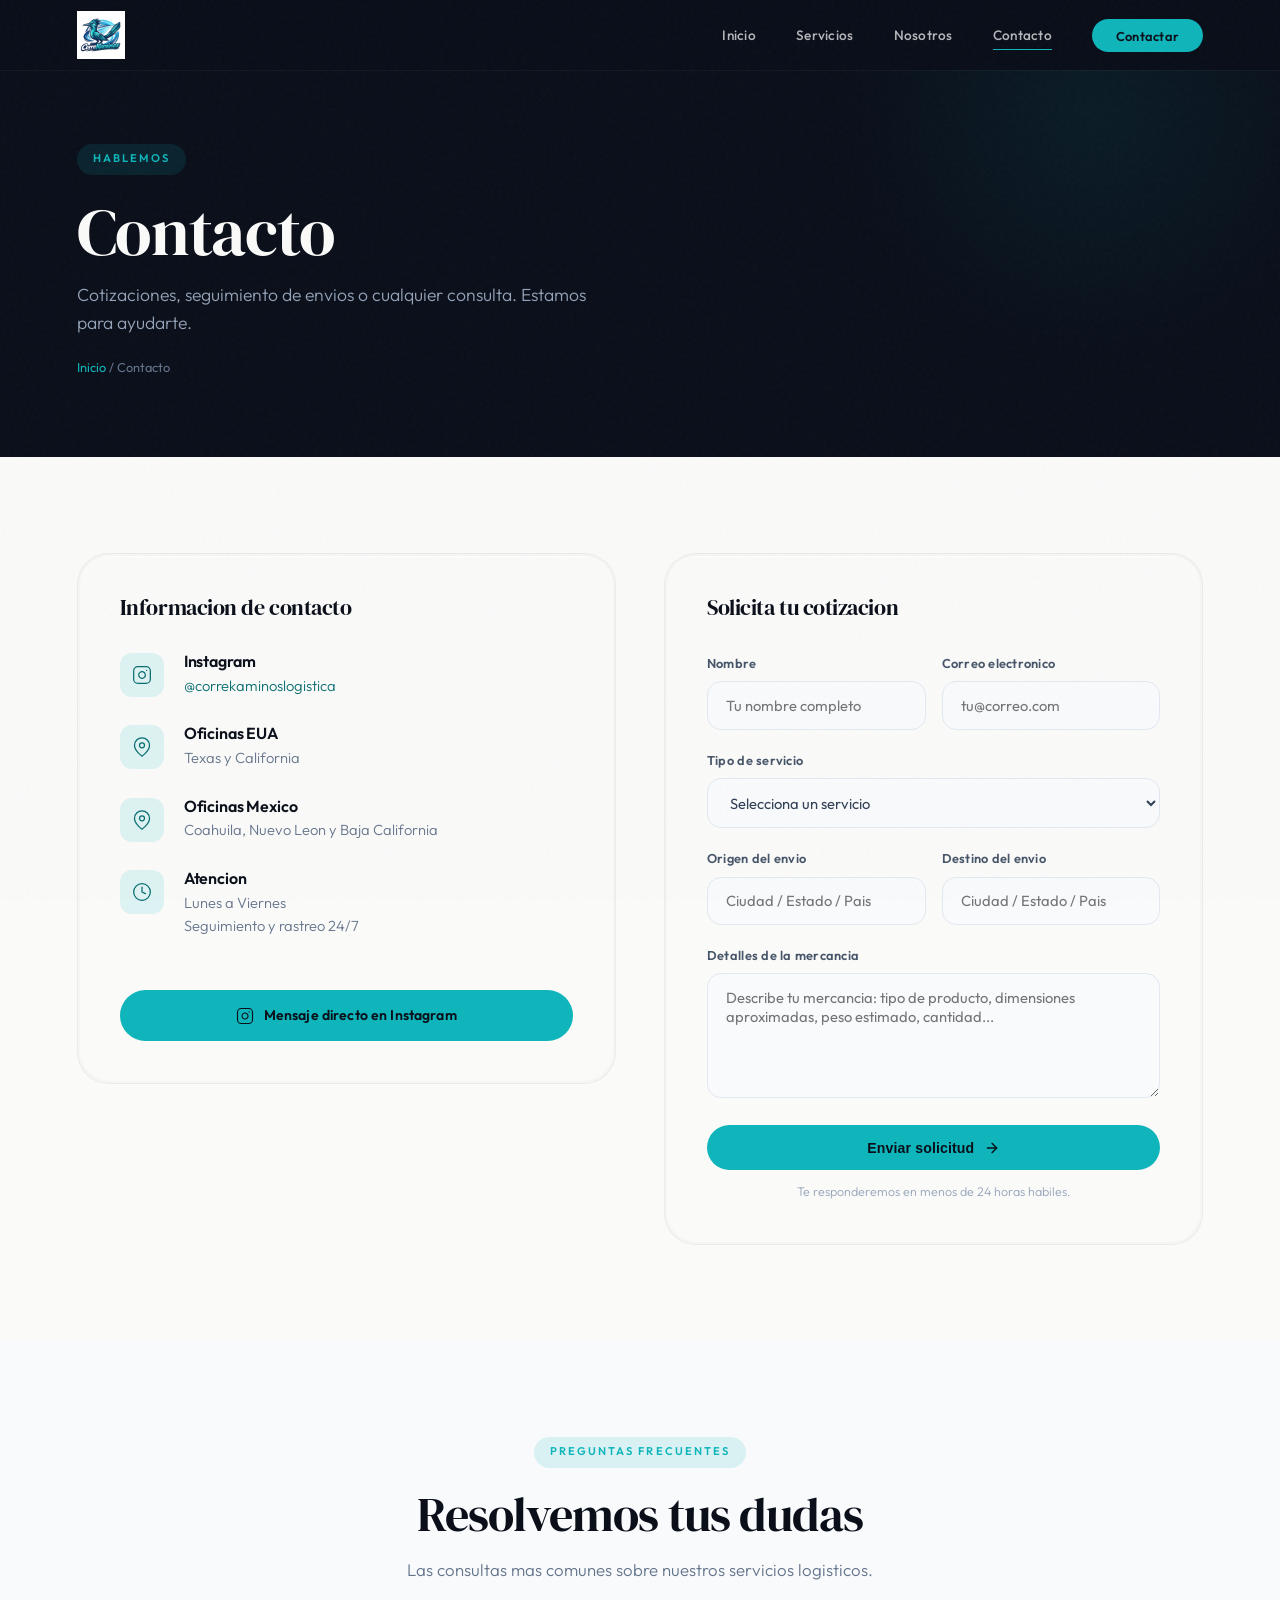
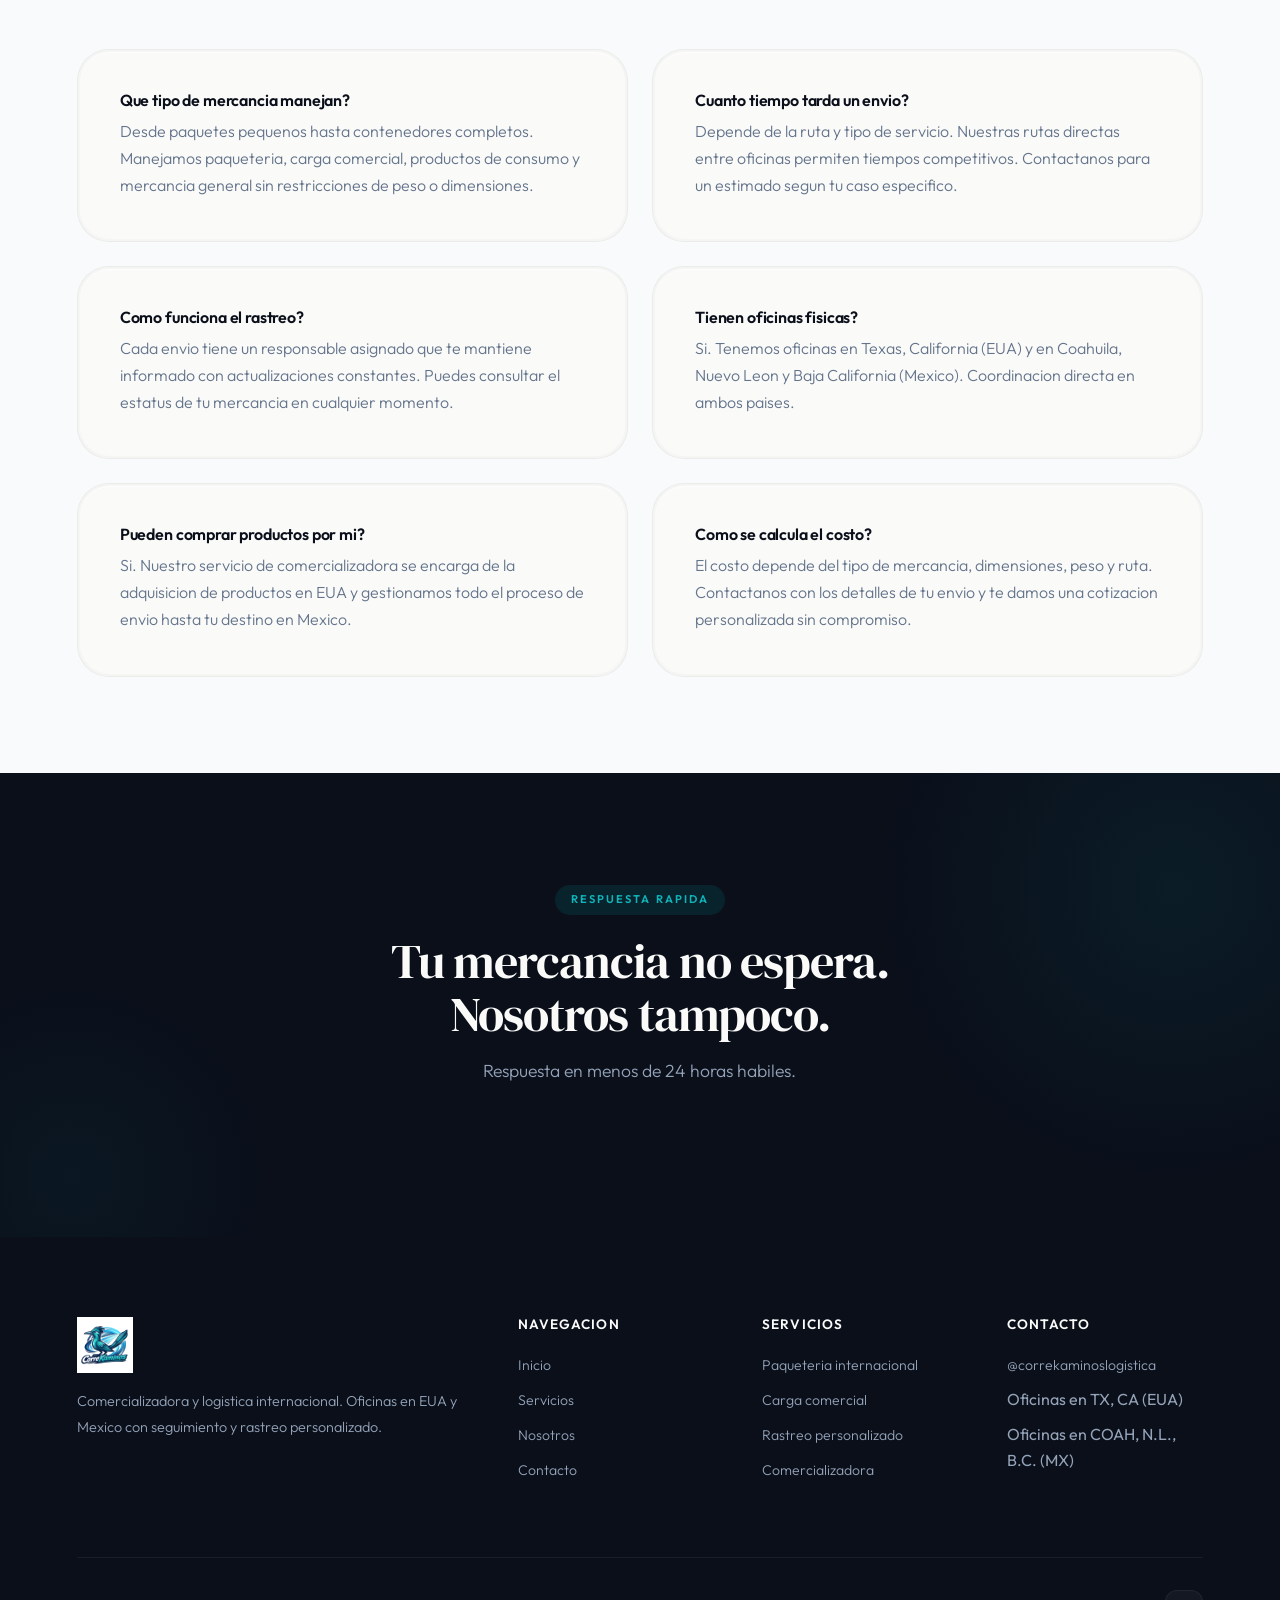
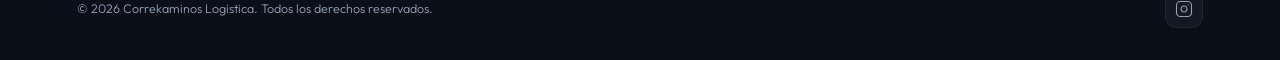
==== contacto.html @ 95c8a358 "Initial commit" ====
<!DOCTYPE html>
<html lang="es-MX">
<head>
  <meta charset="UTF-8">
  <meta name="viewport" content="width=device-width, initial-scale=1.0">
  <title>Contacto — Correkaminos Logistica</title>
  <meta name="description" content="Comunicate con Correkaminos Logistica. Cotizaciones, seguimiento de envios y atencion personalizada.">
  <meta name="theme-color" content="#0a0f1a">
  <link rel="stylesheet" href="styles.css">
</head>
<body>

  <!-- NAVBAR -->
  <nav class="navbar scrolled" id="navbar">
    <div class="container">
      <a href="index.html" class="navbar-logo"><img src="logo.png" alt="Correkaminos Logistica"></a>
      <ul class="nav-links" id="navLinks">
        <li><a href="index.html">Inicio</a></li>
        <li><a href="servicios.html">Servicios</a></li>
        <li><a href="nosotros.html">Nosotros</a></li>
        <li><a href="contacto.html" class="active">Contacto</a></li>
        <li><a href="https://www.instagram.com/correkaminoslogistica/" target="_blank" class="nav-cta">Contactar</a></li>
      </ul>
      <button class="hamburger" id="hamburger" aria-label="Abrir menu"><span></span><span></span><span></span></button>
    </div>
  </nav>

  <!-- PAGE HEADER -->
  <div class="page-header">
    <div class="container">
      <span class="section-label">Hablemos</span>
      <h1>Contacto</h1>
      <p>Cotizaciones, seguimiento de envios o cualquier consulta. Estamos para ayudarte.</p>
      <div class="breadcrumb"><a href="index.html">Inicio</a> / Contacto</div>
    </div>
  </div>

  <!-- CONTACT -->
  <section>
    <div class="container">
      <div class="contact-grid">

        <!-- INFO -->
        <div class="contact-info-card reveal">
          <div class="contact-info-inner">
            <h3>Informacion de contacto</h3>

            <div class="contact-detail">
              <div class="icon">
                <svg width="20" height="20" viewBox="0 0 24 24" fill="none" stroke="currentColor" stroke-width="1.5" stroke-linecap="round" stroke-linejoin="round"><rect x="2" y="2" width="20" height="20" rx="5" ry="5"/><path d="M16 11.37A4 4 0 1 1 12.63 8 4 4 0 0 1 16 11.37z"/><line x1="17.5" y1="6.5" x2="17.51" y2="6.5"/></svg>
              </div>
              <div>
                <h4>Instagram</h4>
                <p><a href="https://www.instagram.com/correkaminoslogistica/" target="_blank" style="color:var(--teal-deeper);">@correkaminoslogistica</a></p>
              </div>
            </div>

            <div class="contact-detail">
              <div class="icon">
                <svg width="20" height="20" viewBox="0 0 24 24" fill="none" stroke="currentColor" stroke-width="1.5" stroke-linecap="round" stroke-linejoin="round"><path d="M21 10c0 7-9 13-9 13s-9-6-9-13a9 9 0 0 1 18 0z"/><circle cx="12" cy="10" r="3"/></svg>
              </div>
              <div>
                <h4>Oficinas EUA</h4>
                <p>Texas y California</p>
              </div>
            </div>

            <div class="contact-detail">
              <div class="icon">
                <svg width="20" height="20" viewBox="0 0 24 24" fill="none" stroke="currentColor" stroke-width="1.5" stroke-linecap="round" stroke-linejoin="round"><path d="M21 10c0 7-9 13-9 13s-9-6-9-13a9 9 0 0 1 18 0z"/><circle cx="12" cy="10" r="3"/></svg>
              </div>
              <div>
                <h4>Oficinas Mexico</h4>
                <p>Coahuila, Nuevo Leon y Baja California</p>
              </div>
            </div>

            <div class="contact-detail">
              <div class="icon">
                <svg width="20" height="20" viewBox="0 0 24 24" fill="none" stroke="currentColor" stroke-width="1.5" stroke-linecap="round" stroke-linejoin="round"><circle cx="12" cy="12" r="10"/><polyline points="12 6 12 12 16 14"/></svg>
              </div>
              <div>
                <h4>Atencion</h4>
                <p>Lunes a Viernes</p>
                <p>Seguimiento y rastreo 24/7</p>
              </div>
            </div>

            <!-- Instagram CTA -->
            <a href="https://www.instagram.com/correkaminoslogistica/" target="_blank" class="btn btn-primary" style="width:100%;justify-content:center;margin-top:1.5rem;">
              <svg width="18" height="18" viewBox="0 0 24 24" fill="none" stroke="currentColor" stroke-width="1.5" stroke-linecap="round" stroke-linejoin="round"><rect x="2" y="2" width="20" height="20" rx="5" ry="5"/><path d="M16 11.37A4 4 0 1 1 12.63 8 4 4 0 0 1 16 11.37z"/><line x1="17.5" y1="6.5" x2="17.51" y2="6.5"/></svg>
              Mensaje directo en Instagram
            </a>
          </div>
        </div>

        <!-- FORM -->
        <div class="contact-form reveal reveal-delay-1">
          <div class="contact-form-inner">
            <h3>Solicita tu cotizacion</h3>
            <form id="contactForm">
              <div class="form-row">
                <div class="form-group">
                  <label for="nombre">Nombre</label>
                  <input type="text" id="nombre" placeholder="Tu nombre completo" required>
                </div>
                <div class="form-group">
                  <label for="email">Correo electronico</label>
                  <input type="email" id="email" placeholder="tu@correo.com">
                </div>
              </div>
              <div class="form-group">
                <label for="asunto">Tipo de servicio</label>
                <select id="asunto">
                  <option value="">Selecciona un servicio</option>
                  <option value="Paqueteria internacional">Paqueteria internacional</option>
                  <option value="Carga comercial">Carga comercial</option>
                  <option value="Rastreo de envio">Rastreo de envio</option>
                  <option value="Comercializadora">Comercializadora / Compras</option>
                  <option value="Logistica express">Logistica express</option>
                  <option value="Informacion general">Informacion general</option>
                  <option value="Otro">Otro</option>
                </select>
              </div>
              <div class="form-row">
                <div class="form-group">
                  <label for="origen">Origen del envio</label>
                  <input type="text" id="origen" placeholder="Ciudad / Estado / Pais">
                </div>
                <div class="form-group">
                  <label for="destino">Destino del envio</label>
                  <input type="text" id="destino" placeholder="Ciudad / Estado / Pais">
                </div>
              </div>
              <div class="form-group">
                <label for="mensaje">Detalles de la mercancia</label>
                <textarea id="mensaje" placeholder="Describe tu mercancia: tipo de producto, dimensiones aproximadas, peso estimado, cantidad..." rows="5"></textarea>
              </div>
              <button type="submit" class="btn btn-primary" style="width:100%;justify-content:center;">
                Enviar solicitud
                <svg width="16" height="16" viewBox="0 0 24 24" fill="none" stroke="currentColor" stroke-width="2" stroke-linecap="round" stroke-linejoin="round"><path d="M5 12h14"/><path d="m12 5 7 7-7 7"/></svg>
              </button>
              <p style="text-align:center;margin-top:.75rem;font-size:.78rem;color:var(--slate-400);font-weight:300;">
                Te responderemos en menos de 24 horas habiles.
              </p>
            </form>
          </div>
        </div>

      </div>
    </div>
  </section>

  <!-- FAQ -->
  <section style="background:var(--slate-50)">
    <div class="container">
      <div class="section-header reveal">
        <span class="section-label">Preguntas frecuentes</span>
        <h2>Resolvemos tus dudas</h2>
        <p>Las consultas mas comunes sobre nuestros servicios logisticos.</p>
      </div>
      <div class="about-grid" style="grid-template-columns: 1fr 1fr; gap: 1.5rem;">
        <div class="about-card reveal">
          <div class="about-card-inner">
            <h4 style="color:var(--slate-950);margin-bottom:.5rem;">Que tipo de mercancia manejan?</h4>
            <p>Desde paquetes pequenos hasta contenedores completos. Manejamos paqueteria, carga comercial, productos de consumo y mercancia general sin restricciones de peso o dimensiones.</p>
          </div>
        </div>
        <div class="about-card reveal reveal-delay-1">
          <div class="about-card-inner">
            <h4 style="color:var(--slate-950);margin-bottom:.5rem;">Cuanto tiempo tarda un envio?</h4>
            <p>Depende de la ruta y tipo de servicio. Nuestras rutas directas entre oficinas permiten tiempos competitivos. Contactanos para un estimado segun tu caso especifico.</p>
          </div>
        </div>
        <div class="about-card reveal">
          <div class="about-card-inner">
            <h4 style="color:var(--slate-950);margin-bottom:.5rem;">Como funciona el rastreo?</h4>
            <p>Cada envio tiene un responsable asignado que te mantiene informado con actualizaciones constantes. Puedes consultar el estatus de tu mercancia en cualquier momento.</p>
          </div>
        </div>
        <div class="about-card reveal reveal-delay-1">
          <div class="about-card-inner">
            <h4 style="color:var(--slate-950);margin-bottom:.5rem;">Tienen oficinas fisicas?</h4>
            <p>Si. Tenemos oficinas en Texas, California (EUA) y en Coahuila, Nuevo Leon y Baja California (Mexico). Coordinacion directa en ambos paises.</p>
          </div>
        </div>
        <div class="about-card reveal">
          <div class="about-card-inner">
            <h4 style="color:var(--slate-950);margin-bottom:.5rem;">Pueden comprar productos por mi?</h4>
            <p>Si. Nuestro servicio de comercializadora se encarga de la adquisicion de productos en EUA y gestionamos todo el proceso de envio hasta tu destino en Mexico.</p>
          </div>
        </div>
        <div class="about-card reveal reveal-delay-1">
          <div class="about-card-inner">
            <h4 style="color:var(--slate-950);margin-bottom:.5rem;">Como se calcula el costo?</h4>
            <p>El costo depende del tipo de mercancia, dimensiones, peso y ruta. Contactanos con los detalles de tu envio y te damos una cotizacion personalizada sin compromiso.</p>
          </div>
        </div>
      </div>
    </div>
  </section>

  <!-- CTA -->
  <section class="cta-section">
    <div class="container reveal">
      <span class="section-label" style="background:rgba(15,181,186,.12);color:var(--teal);">Respuesta rapida</span>
      <h2>Tu mercancia no espera.<br>Nosotros tampoco.</h2>
      <p>Respuesta en menos de 24 horas habiles.</p>
    </div>
  </section>

  <!-- FOOTER -->
  <footer class="footer">
    <div class="container">
      <div class="footer-grid">
        <div class="footer-brand">
          <img src="logo.png" alt="Correkaminos Logistica">
          <p>Comercializadora y logistica internacional. Oficinas en EUA y Mexico con seguimiento y rastreo personalizado.</p>
        </div>
        <div>
          <h4>Navegacion</h4>
          <ul>
            <li><a href="index.html">Inicio</a></li>
            <li><a href="servicios.html">Servicios</a></li>
            <li><a href="nosotros.html">Nosotros</a></li>
            <li><a href="contacto.html">Contacto</a></li>
          </ul>
        </div>
        <div>
          <h4>Servicios</h4>
          <ul>
            <li><a href="servicios.html">Paqueteria internacional</a></li>
            <li><a href="servicios.html">Carga comercial</a></li>
            <li><a href="servicios.html">Rastreo personalizado</a></li>
            <li><a href="servicios.html">Comercializadora</a></li>
          </ul>
        </div>
        <div>
          <h4>Contacto</h4>
          <ul>
            <li><a href="https://www.instagram.com/correkaminoslogistica/" target="_blank">@correkaminoslogistica</a></li>
            <li>Oficinas en TX, CA (EUA)</li>
            <li>Oficinas en COAH, N.L., B.C. (MX)</li>
          </ul>
        </div>
      </div>
      <div class="footer-bottom">
        <span>&copy; 2026 Correkaminos Logistica. Todos los derechos reservados.</span>
        <div class="footer-social">
          <a href="https://www.instagram.com/correkaminoslogistica/" target="_blank" aria-label="Instagram">
            <svg width="18" height="18" viewBox="0 0 24 24" fill="none" stroke="currentColor" stroke-width="1.5" stroke-linecap="round" stroke-linejoin="round"><rect x="2" y="2" width="20" height="20" rx="5" ry="5"/><path d="M16 11.37A4 4 0 1 1 12.63 8 4 4 0 0 1 16 11.37z"/><line x1="17.5" y1="6.5" x2="17.51" y2="6.5"/></svg>
          </a>
        </div>
      </div>
    </div>
  </footer>

  <script>
    const navbar = document.getElementById('navbar');
    window.addEventListener('scroll', () => { navbar.classList.toggle('scrolled', true); });
    const hamburger = document.getElementById('hamburger');
    const navLinks = document.getElementById('navLinks');
    hamburger.addEventListener('click', () => navLinks.classList.toggle('open'));
    navLinks.querySelectorAll('a').forEach(a => a.addEventListener('click', () => navLinks.classList.remove('open')));
    const revealElements = document.querySelectorAll('.reveal');
    const revealObserver = new IntersectionObserver((entries) => {
      entries.forEach(entry => { if (entry.isIntersecting) entry.target.classList.add('active'); });
    }, { threshold: 0.15 });
    revealElements.forEach(el => revealObserver.observe(el));

    // Form submission handler
    document.getElementById('contactForm').addEventListener('submit', function(e) {
      e.preventDefault();
      const nombre = document.getElementById('nombre').value;
      const email = document.getElementById('email').value;
      const asunto = document.getElementById('asunto').value;
      const origen = document.getElementById('origen').value;
      const destino = document.getElementById('destino').value;
      const mensaje = document.getElementById('mensaje').value;

      let text = `Hola Correkaminos, me gustaria solicitar una cotizacion.\n\n`;
      text += `*Nombre:* ${nombre}\n`;
      if (email) text += `*Correo:* ${email}\n`;
      if (asunto) text += `*Servicio:* ${asunto}\n`;
      if (origen) text += `*Origen:* ${origen}\n`;
      if (destino) text += `*Destino:* ${destino}\n`;
      if (mensaje) text += `\n*Detalles:*\n${mensaje}`;

      // PENDIENTE: Configurar numero de WhatsApp o email de Correkaminos
      // Por ahora redirige a Instagram
      window.open(`https://www.instagram.com/correkaminoslogistica/`, '_blank');
    });
  </script>

</body>
</html>
---- styles.css ----
/* ═══════════════════════════════════════════════
   CORREKAMINOS LOGISTICA — Premium Styles
   Vibe: Editorial Luxury + Soft Structuralism
   ═══════════════════════════════════════════════ */

@import url('https://fonts.googleapis.com/css2?family=Outfit:wght@300;400;500;600;700;800;900&family=DM+Serif+Display:ital@0;1&display=swap');

:root {
  /* ── Brand Palette ── */
  --teal: #0fb5ba;
  --teal-dark: #0a8f93;
  --teal-deeper: #076d70;
  --teal-muted: rgba(15, 181, 186, .12);

  /* ── Neutrals ── */
  --slate-950: #0a0f1a;
  --slate-900: #0f172a;
  --slate-800: #1e293b;
  --slate-700: #334155;
  --slate-600: #475569;
  --slate-500: #64748b;
  --slate-400: #94a3b8;
  --slate-300: #cbd5e1;
  --slate-200: #e2e8f0;
  --slate-100: #f1f5f9;
  --slate-50: #f8fafc;
  --warm-white: #fafaf9;
  --off-white: #f5f5f4;

  /* ── System ── */
  --radius: 16px;
  --radius-lg: 24px;
  --radius-xl: 32px;
  --shadow-ambient: 0 20px 40px -15px rgba(0,0,0,.05);
  --shadow-elevation: 0 12px 48px rgba(0,0,0,.08);
  --shadow-hover: 0 24px 56px rgba(0,0,0,.12);
  --transition: .5s cubic-bezier(.32,.72,0,1);
  --transition-fast: .3s cubic-bezier(.32,.72,0,1);
  --ease-out-expo: cubic-bezier(.16,1,.3,1);
}

/* ── RESET ── */
*,*::before,*::after { box-sizing: border-box; margin: 0; padding: 0; }

html {
  scroll-behavior: smooth;
  -webkit-font-smoothing: antialiased;
  -moz-osx-font-smoothing: grayscale;
}

body {
  font-family: 'Outfit', system-ui, -apple-system, sans-serif;
  color: var(--slate-700);
  background: var(--warm-white);
  line-height: 1.6;
  overflow-x: hidden;
}

img { max-width: 100%; height: auto; display: block; }
a { text-decoration: none; color: inherit; transition: var(--transition-fast); }
ul { list-style: none; }

.container {
  width: min(1280px, 88%);
  margin-inline: auto;
}

/* ─── TYPOGRAPHY ─── */
h1, h2, h3, h4 {
  font-family: 'DM Serif Display', Georgia, serif;
  color: var(--slate-950);
  line-height: 1.1;
  letter-spacing: -.02em;
}
h1 { font-size: clamp(2.6rem, 5.5vw, 4.2rem); font-weight: 400; }
h2 { font-size: clamp(2rem, 4vw, 3rem); font-weight: 400; }
h3 { font-size: clamp(1.2rem, 2vw, 1.4rem); font-weight: 400; }
h4 {
  font-family: 'Outfit', sans-serif;
  font-size: 1rem;
  font-weight: 600;
  letter-spacing: -.01em;
}

.section-label {
  display: inline-block;
  font-family: 'Outfit', sans-serif;
  font-size: .7rem;
  font-weight: 600;
  letter-spacing: .18em;
  text-transform: uppercase;
  color: var(--teal);
  background: var(--teal-muted);
  padding: .4rem 1rem;
  border-radius: 100px;
  margin-bottom: 1.25rem;
}

/* ─── NAVIGATION ─── */
.navbar {
  position: fixed;
  top: 0; left: 0; right: 0;
  z-index: 1000;
  padding: 1.25rem 0;
  background: rgba(10,15,26,.6);
  backdrop-filter: blur(12px);
  -webkit-backdrop-filter: blur(12px);
  transition: var(--transition);
}
.navbar.scrolled {
  background: rgba(10,15,26,.92);
  backdrop-filter: blur(20px);
  -webkit-backdrop-filter: blur(20px);
  padding: .7rem 0;
  box-shadow: 0 1px 0 rgba(255,255,255,.04);
}
.navbar .container {
  display: flex;
  align-items: center;
  justify-content: space-between;
}
.navbar-logo img {
  height: 60px;
  width: auto;
  filter: brightness(1.15);
  transition: var(--transition-fast);
}
.navbar.scrolled .navbar-logo img { height: 48px; }
.nav-links {
  display: flex;
  gap: 2.5rem;
  align-items: center;
}
.nav-links a {
  color: rgba(255,255,255,.7);
  font-size: .85rem;
  font-weight: 500;
  letter-spacing: .02em;
  position: relative;
}
.nav-links a::after {
  content: '';
  position: absolute;
  bottom: -6px; left: 0;
  width: 0; height: 1.5px;
  background: var(--teal);
  transition: var(--transition-fast);
}
.nav-links a:hover { color: var(--warm-white); }
.nav-links a:hover::after,
.nav-links a.active::after { width: 100%; }

.nav-cta {
  background: var(--teal) !important;
  color: var(--slate-950) !important;
  padding: .55rem 1.5rem;
  border-radius: 100px;
  font-weight: 600 !important;
  font-size: .8rem !important;
  letter-spacing: .01em;
}
.nav-cta::after { display: none !important; }
.nav-cta:hover {
  background: var(--teal-dark) !important;
  transform: translateY(-1px);
  box-shadow: 0 8px 24px rgba(15,181,186,.25);
}

.hamburger {
  display: none;
  flex-direction: column;
  gap: 6px;
  cursor: pointer;
  background: none;
  border: none;
  padding: 4px;
}
.hamburger span {
  width: 24px;
  height: 1.5px;
  background: var(--warm-white);
  transition: var(--transition-fast);
  transform-origin: center;
}

/* ─── HERO VIDEO SCROLL ─── */
.hero {
  position: relative;
  height: 300vh;
}
.hero-sticky {
  position: sticky;
  top: 0;
  height: 100vh;
  min-height: 100dvh;
  overflow: hidden;
  display: flex;
  align-items: center;
  justify-content: center;
}
.hero-video-wrap {
  position: absolute;
  inset: 0;
  z-index: 0;
}
.hero-video-wrap video {
  width: 100%;
  height: 100%;
  object-fit: cover;
}
.hero-video-wrap .hero-fallback {
  display: none;
  width: 100%;
  height: 100%;
  object-fit: cover;
}
.hero-overlay {
  position: absolute;
  inset: 0;
  background: linear-gradient(
    160deg,
    rgba(10,15,26,.82) 0%,
    rgba(10,15,26,.45) 45%,
    rgba(10,15,26,.65) 100%
  );
  z-index: 1;
}
.hero-content {
  position: relative;
  z-index: 2;
  text-align: left;
  color: var(--warm-white);
  max-width: 720px;
  padding: 0 2rem;
  margin-right: auto;
  margin-left: 8%;
}
.hero-content h1 {
  color: var(--warm-white);
  margin-bottom: 1.25rem;
  line-height: 1.05;
}
.hero-content h1 span {
  color: var(--teal);
}
.hero-content p {
  font-size: clamp(1rem, 1.6vw, 1.15rem);
  color: rgba(255,255,255,.7);
  margin-bottom: 2.5rem;
  max-width: 540px;
  line-height: 1.7;
  font-weight: 300;
}
.hero-scroll-hint {
  position: absolute;
  bottom: 2.5rem;
  left: 50%;
  transform: translateX(-50%);
  z-index: 2;
  color: rgba(255,255,255,.45);
  font-size: .7rem;
  font-weight: 500;
  letter-spacing: .15em;
  text-transform: uppercase;
  display: flex;
  flex-direction: column;
  align-items: center;
  gap: .6rem;
  animation: float 2.5s cubic-bezier(.4,0,.2,1) infinite;
}
.hero-scroll-hint .arrow {
  width: 16px;
  height: 16px;
  border-right: 1.5px solid rgba(255,255,255,.35);
  border-bottom: 1.5px solid rgba(255,255,255,.35);
  transform: rotate(45deg);
}

@keyframes float {
  0%,100% { transform: translateX(-50%) translateY(0); }
  50% { transform: translateX(-50%) translateY(10px); }
}

/* ─── BUTTONS ─── */
.btn {
  display: inline-flex;
  align-items: center;
  gap: .6rem;
  padding: .9rem 2.2rem;
  border-radius: 100px;
  font-weight: 600;
  font-size: .88rem;
  border: none;
  cursor: pointer;
  transition: var(--transition);
  letter-spacing: .01em;
}
.btn:active { transform: scale(.98); }

.btn-primary {
  background: var(--teal);
  color: var(--slate-950);
}
.btn-primary:hover {
  background: var(--teal-dark);
  transform: translateY(-2px);
  box-shadow: 0 12px 32px rgba(15,181,186,.3);
}

.btn-outline {
  background: transparent;
  color: var(--warm-white);
  border: 1.5px solid rgba(255,255,255,.25);
}
.btn-outline:hover {
  border-color: rgba(255,255,255,.6);
  background: rgba(255,255,255,.06);
}

.btn-whatsapp {
  background: #25d366;
  color: var(--warm-white);
}
.btn-whatsapp:hover {
  background: #20b858;
  transform: translateY(-2px);
  box-shadow: 0 12px 32px rgba(37,211,102,.3);
}

/* Dark section button variants */
.btn-outline-dark {
  background: transparent;
  color: var(--slate-700);
  border: 1.5px solid var(--slate-200);
}
.btn-outline-dark:hover {
  border-color: var(--teal);
  color: var(--teal-deeper);
  background: var(--teal-muted);
}

/* ─── STATS BAR ─── */
.stats-bar {
  background: var(--slate-950);
  padding: 4rem 0;
  position: relative;
  z-index: 10;
}
.stats-grid {
  display: grid;
  grid-template-columns: repeat(4, 1fr);
  gap: 2rem;
  text-align: center;
}
.stat-item h3 {
  font-family: 'Outfit', sans-serif;
  font-size: clamp(2.2rem, 4.5vw, 3.2rem);
  font-weight: 800;
  color: var(--teal);
  margin-bottom: .35rem;
  letter-spacing: -.03em;
}
.stat-item p {
  color: var(--slate-400);
  font-size: .85rem;
  font-weight: 400;
  letter-spacing: .02em;
}

/* ─── SECTIONS ─── */
section { padding: 6rem 0; }
.section-header {
  text-align: center;
  max-width: 600px;
  margin: 0 auto 4rem;
}
.section-header p {
  color: var(--slate-500);
  font-size: 1.05rem;
  margin-top: 1rem;
  line-height: 1.7;
  font-weight: 300;
}

/* ─── SERVICES GRID ─── */
.services-grid {
  display: grid;
  grid-template-columns: repeat(2, 1fr);
  gap: 1.5rem;
}
/* Double-Bezel Card Architecture */
.service-card {
  background: var(--off-white);
  border: 1px solid rgba(0,0,0,.04);
  border-radius: var(--radius-xl);
  padding: 2px;
  transition: var(--transition);
  position: relative;
  overflow: hidden;
}
.service-card-inner {
  background: var(--warm-white);
  border-radius: calc(var(--radius-xl) - 2px);
  padding: 2.5rem;
  height: 100%;
  box-shadow: inset 0 1px 1px rgba(255,255,255,.8);
}
.service-card::before {
  content: '';
  position: absolute;
  top: 0; left: 0; right: 0;
  height: 2px;
  background: linear-gradient(90deg, var(--teal), var(--teal-dark));
  transform: scaleX(0);
  transform-origin: left;
  transition: var(--transition);
}
.service-card:hover {
  transform: translateY(-4px);
  box-shadow: var(--shadow-hover);
  border-color: transparent;
}
.service-card:hover::before { transform: scaleX(1); }
.service-icon {
  width: 52px;
  height: 52px;
  background: var(--teal-muted);
  border-radius: 14px;
  display: flex;
  align-items: center;
  justify-content: center;
  margin-bottom: 1.5rem;
  color: var(--teal-deeper);
}
.service-icon svg {
  width: 24px;
  height: 24px;
  stroke: var(--teal-deeper);
  fill: none;
  stroke-width: 1.5;
  stroke-linecap: round;
  stroke-linejoin: round;
}
.service-card h3 { margin-bottom: .6rem; }
.service-card p { color: var(--slate-500); font-size: .92rem; line-height: 1.7; font-weight: 300; }
.service-card .card-link {
  display: inline-flex;
  align-items: center;
  gap: .4rem;
  margin-top: 1.25rem;
  color: var(--teal-deeper);
  font-weight: 600;
  font-size: .85rem;
  letter-spacing: .01em;
}
.service-card .card-link svg {
  width: 16px;
  height: 16px;
  transition: var(--transition-fast);
}
.service-card:hover .card-link svg {
  transform: translateX(4px);
}

/* ─── PROCESS / ABOUT CARDS ─── */
.about-grid {
  display: grid;
  grid-template-columns: repeat(auto-fit, minmax(300px, 1fr));
  gap: 2rem;
}
/* Double-Bezel for about-cards */
.about-card {
  background: var(--off-white);
  border: 1px solid rgba(0,0,0,.04);
  border-radius: var(--radius-xl);
  padding: 2px;
  transition: var(--transition);
}
.about-card-inner {
  background: var(--warm-white);
  border-radius: calc(var(--radius-xl) - 2px);
  padding: 2.5rem;
  height: 100%;
  box-shadow: inset 0 1px 1px rgba(255,255,255,.8);
}
.about-card:hover {
  box-shadow: var(--shadow-elevation);
  transform: translateY(-2px);
}
.about-card h3 { margin-bottom: .75rem; }
.about-card p { color: var(--slate-500); line-height: 1.7; font-weight: 300; }

/* ── Step number styling ── */
.step-number {
  width: 48px;
  height: 48px;
  background: var(--teal-muted);
  border-radius: 14px;
  display: flex;
  align-items: center;
  justify-content: center;
  font-family: 'Outfit', sans-serif;
  font-weight: 800;
  font-size: 1.2rem;
  color: var(--teal-deeper);
  margin-bottom: 1.25rem;
}

/* ─── CTA BANNER ─── */
.cta-section {
  background: var(--slate-950);
  text-align: center;
  position: relative;
  overflow: hidden;
  padding: 7rem 0;
}
.cta-section::before {
  content: '';
  position: absolute;
  top: -40%; right: -15%;
  width: 600px; height: 600px;
  border-radius: 50%;
  background: radial-gradient(circle, rgba(15,181,186,.08) 0%, transparent 70%);
}
.cta-section::after {
  content: '';
  position: absolute;
  bottom: -30%; left: -10%;
  width: 400px; height: 400px;
  border-radius: 50%;
  background: radial-gradient(circle, rgba(15,181,186,.05) 0%, transparent 70%);
}
.cta-section h2 { color: var(--warm-white); margin-bottom: 1rem; }
.cta-section p { color: var(--slate-400); margin-bottom: 2.5rem; font-size: 1.1rem; font-weight: 300; }
.cta-buttons { display: flex; gap: 1rem; justify-content: center; flex-wrap: wrap; }

/* ─── CONTACT ─── */
.contact-grid {
  display: grid;
  grid-template-columns: 1fr 1fr;
  gap: 3rem;
  align-items: start;
}

/* Double-bezel contact info */
.contact-info-card {
  background: var(--off-white);
  border: 1px solid rgba(0,0,0,.04);
  border-radius: var(--radius-xl);
  padding: 2px;
}
.contact-info-inner {
  background: var(--warm-white);
  border-radius: calc(var(--radius-xl) - 2px);
  padding: 2.5rem;
  box-shadow: inset 0 1px 1px rgba(255,255,255,.8);
}
.contact-info-inner h3 { margin-bottom: 2rem; }
.contact-detail {
  display: flex;
  align-items: flex-start;
  gap: 1.25rem;
  margin-bottom: 1.75rem;
}
.contact-detail .icon {
  width: 44px;
  height: 44px;
  background: var(--teal-muted);
  border-radius: 12px;
  display: flex;
  align-items: center;
  justify-content: center;
  color: var(--teal-deeper);
  flex-shrink: 0;
}
.contact-detail .icon svg {
  width: 20px;
  height: 20px;
}
.contact-detail h4 { margin-bottom: .2rem; color: var(--slate-950); }
.contact-detail p { color: var(--slate-500); font-size: .92rem; font-weight: 300; }

/* Double-bezel form */
.contact-form {
  background: var(--off-white);
  border: 1px solid rgba(0,0,0,.04);
  border-radius: var(--radius-xl);
  padding: 2px;
}
.contact-form-inner {
  background: var(--warm-white);
  border-radius: calc(var(--radius-xl) - 2px);
  padding: 2.5rem;
  box-shadow: inset 0 1px 1px rgba(255,255,255,.8);
}
.contact-form-inner h3 { margin-bottom: 2rem; }
.form-group { margin-bottom: 1.25rem; }
.form-group label {
  display: block;
  font-size: .8rem;
  font-weight: 600;
  color: var(--slate-600);
  margin-bottom: .5rem;
  letter-spacing: .02em;
}
.form-group input,
.form-group textarea,
.form-group select {
  width: 100%;
  padding: .85rem 1.15rem;
  border: 1px solid var(--slate-200);
  border-radius: 14px;
  font-family: inherit;
  font-size: .92rem;
  transition: var(--transition-fast);
  background: var(--slate-50);
  color: var(--slate-700);
}
.form-group input:focus,
.form-group textarea:focus,
.form-group select:focus {
  outline: none;
  border-color: var(--teal);
  box-shadow: 0 0 0 3px var(--teal-muted);
  background: var(--warm-white);
}
.form-group textarea { resize: vertical; min-height: 120px; }
.form-row { display: grid; grid-template-columns: 1fr 1fr; gap: 1rem; }

/* ─── FOOTER ─── */
.footer {
  background: var(--slate-950);
  color: var(--slate-400);
  padding: 5rem 0 2rem;
}
.footer-grid {
  display: grid;
  grid-template-columns: 2fr 1fr 1fr 1fr;
  gap: 3rem;
  margin-bottom: 4rem;
}
.footer-brand p {
  margin-top: 1rem;
  font-size: .9rem;
  line-height: 1.8;
  font-weight: 300;
}
.footer-brand img {
  height: 56px;
  filter: brightness(1.15);
}
.footer h4 {
  color: var(--warm-white);
  margin-bottom: 1.25rem;
  font-size: .85rem;
  font-weight: 600;
  font-family: 'Outfit', sans-serif;
  letter-spacing: .08em;
  text-transform: uppercase;
}
.footer ul li { margin-bottom: .6rem; }
.footer ul a {
  color: var(--slate-400);
  font-size: .88rem;
  font-weight: 300;
}
.footer ul a:hover { color: var(--teal); }
.footer-bottom {
  border-top: 1px solid rgba(255,255,255,.06);
  padding-top: 2rem;
  display: flex;
  justify-content: space-between;
  align-items: center;
  font-size: .78rem;
  font-weight: 300;
}
.footer-social {
  display: flex;
  gap: 1rem;
}
.footer-social a {
  width: 38px; height: 38px;
  border-radius: 12px;
  background: rgba(255,255,255,.04);
  border: 1px solid rgba(255,255,255,.06);
  display: flex;
  align-items: center;
  justify-content: center;
  color: var(--slate-400);
  transition: var(--transition-fast);
}
.footer-social a:hover {
  background: var(--teal);
  border-color: var(--teal);
  color: var(--slate-950);
}

/* ─── SCROLL ANIMATIONS ─── */
.reveal {
  opacity: 0;
  transform: translateY(32px);
  filter: blur(6px);
  transition:
    opacity .8s var(--ease-out-expo),
    transform .8s var(--ease-out-expo),
    filter .8s var(--ease-out-expo);
}
.reveal.active {
  opacity: 1;
  transform: translateY(0);
  filter: blur(0);
}
.reveal-delay-1 { transition-delay: .1s; }
.reveal-delay-2 { transition-delay: .2s; }
.reveal-delay-3 { transition-delay: .3s; }
.reveal-delay-4 { transition-delay: .4s; }

/* ─── PAGE HEADER (inner pages) ─── */
.page-header {
  background: var(--slate-950);
  padding: 9rem 0 5rem;
  text-align: left;
  position: relative;
  overflow: hidden;
}
.page-header::before {
  content: '';
  position: absolute;
  top: -30%; right: -5%;
  width: 500px; height: 500px;
  border-radius: 50%;
  background: radial-gradient(circle, rgba(15,181,186,.08) 0%, transparent 70%);
}
.page-header h1 {
  color: var(--warm-white);
  margin-bottom: .75rem;
}
.page-header p {
  color: var(--slate-400);
  font-size: 1.1rem;
  font-weight: 300;
  max-width: 520px;
}
.page-header .breadcrumb {
  margin-top: 1.25rem;
  font-size: .8rem;
  color: var(--slate-500);
  font-weight: 400;
}
.page-header .breadcrumb a { color: var(--teal); }
.page-header .breadcrumb a:hover { text-decoration: underline; }

/* ─── TIMELINE (nosotros) ─── */
.timeline {
  position: relative;
  max-width: 700px;
  margin: 0 auto;
}
.timeline::before {
  content: '';
  position: absolute;
  left: 24px;
  top: 0; bottom: 0;
  width: 1.5px;
  background: var(--slate-200);
}
.timeline-item {
  padding-left: 64px;
  margin-bottom: 2.5rem;
  position: relative;
}
.timeline-item::before {
  content: '';
  position: absolute;
  left: 17px;
  top: 4px;
  width: 16px; height: 16px;
  border-radius: 50%;
  background: var(--teal);
  border: 3px solid var(--warm-white);
  box-shadow: 0 0 0 2px var(--teal);
}
.timeline-item h4 { color: var(--teal-deeper); margin-bottom: .25rem; }
.timeline-item p { color: var(--slate-500); font-size: .95rem; font-weight: 300; }

/* ─── OFFICES GRID ─── */
.offices-grid {
  display: grid;
  grid-template-columns: repeat(auto-fit, minmax(280px, 1fr));
  gap: 1.5rem;
}

/* ─── NOISE OVERLAY (subtle grain for physicality) ─── */
body::after {
  content: '';
  position: fixed;
  inset: 0;
  z-index: 9999;
  pointer-events: none;
  opacity: .025;
  background-image: url("data:image/svg+xml,%3Csvg viewBox='0 0 256 256' xmlns='http://www.w3.org/2000/svg'%3E%3Cfilter id='noise'%3E%3CfeTurbulence type='fractalNoise' baseFrequency='0.9' numOctaves='4' stitchTiles='stitch'/%3E%3C/filter%3E%3Crect width='100%25' height='100%25' filter='url(%23noise)'/%3E%3C/svg%3E");
}

/* ─── RESPONSIVE ─── */
@media (max-width: 1024px) {
  .footer-grid { grid-template-columns: 1fr 1fr; }
  .stats-grid { grid-template-columns: repeat(2, 1fr); }
  .contact-grid { grid-template-columns: 1fr; }
  .services-grid { grid-template-columns: 1fr; }
}

@media (max-width: 768px) {
  .nav-links {
    display: none;
    position: fixed;
    top: 0; left: 0; right: 0; bottom: 0;
    background: rgba(10,15,26,.96);
    backdrop-filter: blur(24px);
    -webkit-backdrop-filter: blur(24px);
    flex-direction: column;
    justify-content: center;
    align-items: center;
    gap: 2.5rem;
  }
  .nav-links.open { display: flex; }
  .nav-links a { font-size: 1.3rem; font-weight: 400; }
  .hamburger { display: flex; }

  section { padding: 4rem 0; }
  .section-header { margin-bottom: 3rem; }
  .footer-grid { grid-template-columns: 1fr; gap: 2rem; }
  .form-row { grid-template-columns: 1fr; }
  .hero { height: 250vh; }
  .hero-content {
    text-align: center;
    margin-left: auto;
    margin-right: auto;
  }
  .hero-content p { margin-inline: auto; }
  .page-header { text-align: center; padding: 8rem 0 3.5rem; }
  .page-header p { margin-inline: auto; }
}

@media (max-width: 480px) {
  .stats-grid { grid-template-columns: 1fr 1fr; gap: 1.5rem; }
  .about-grid { grid-template-columns: 1fr; }
}
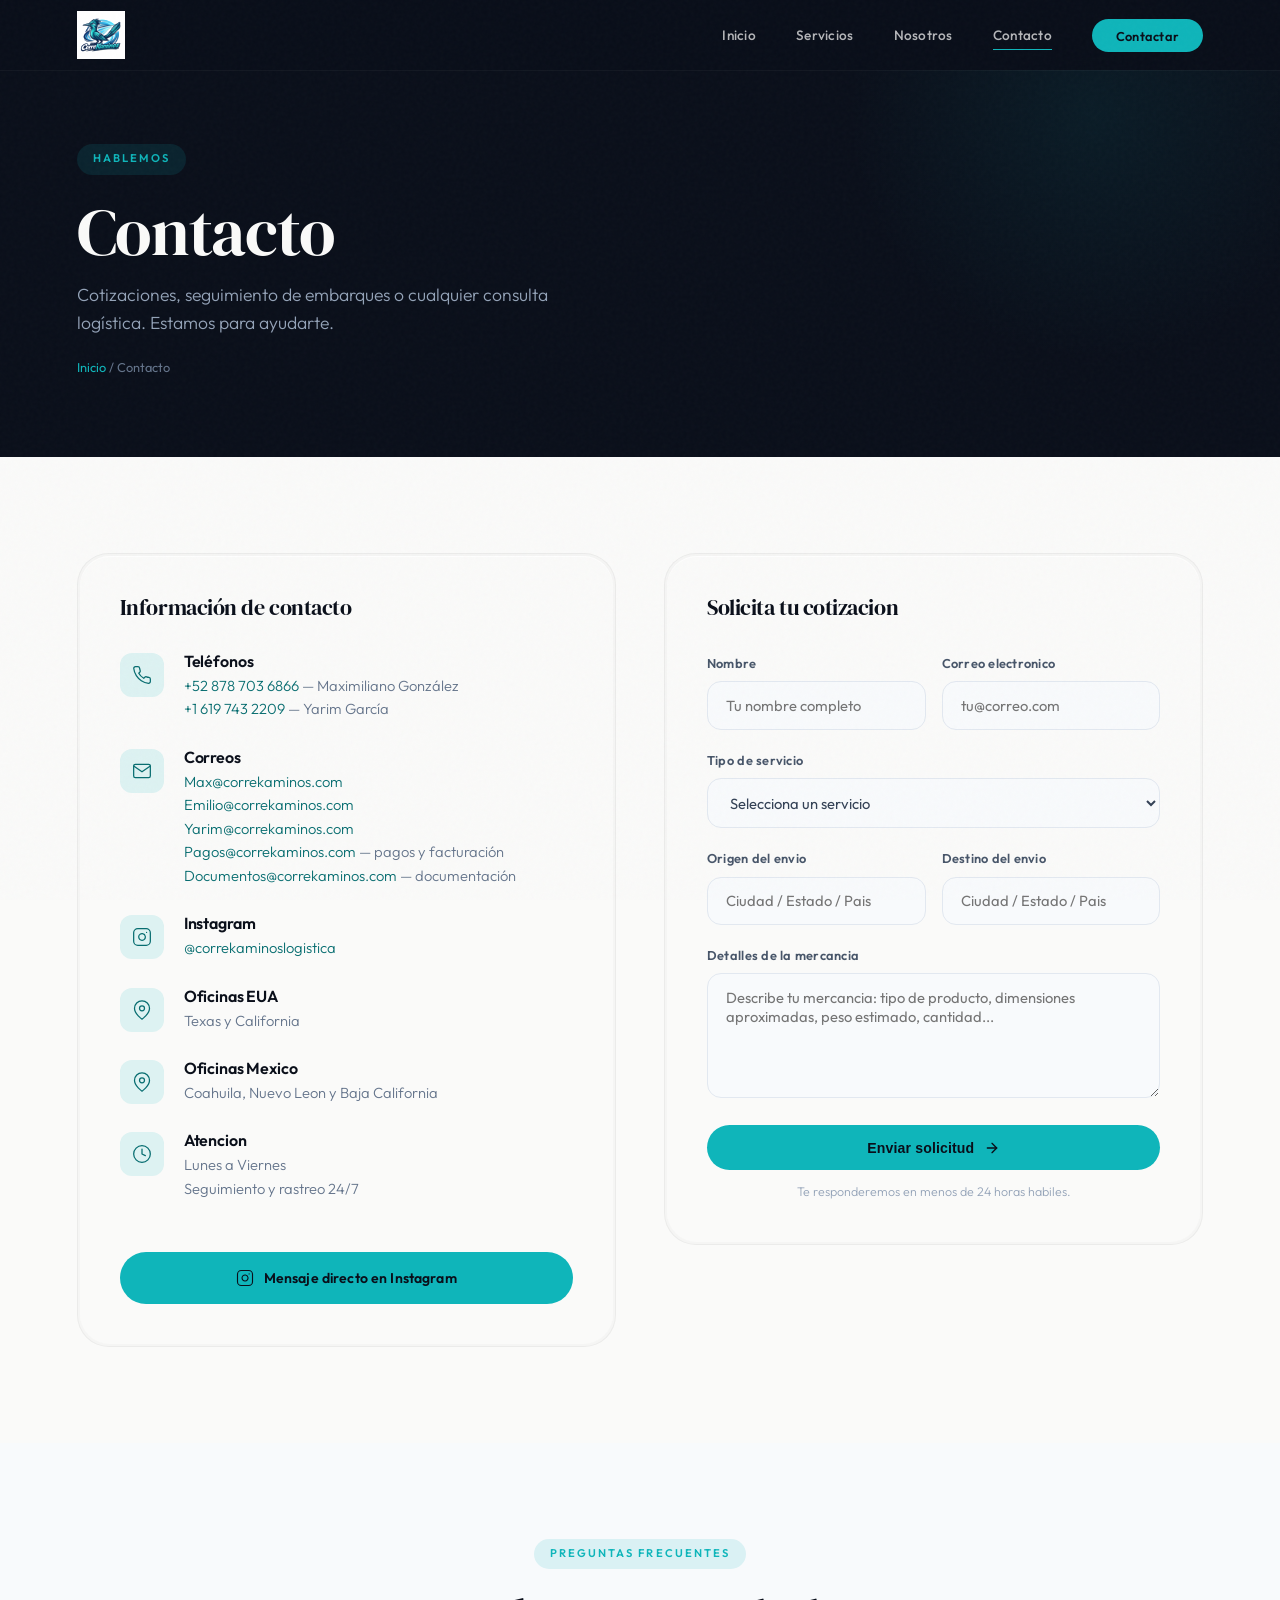
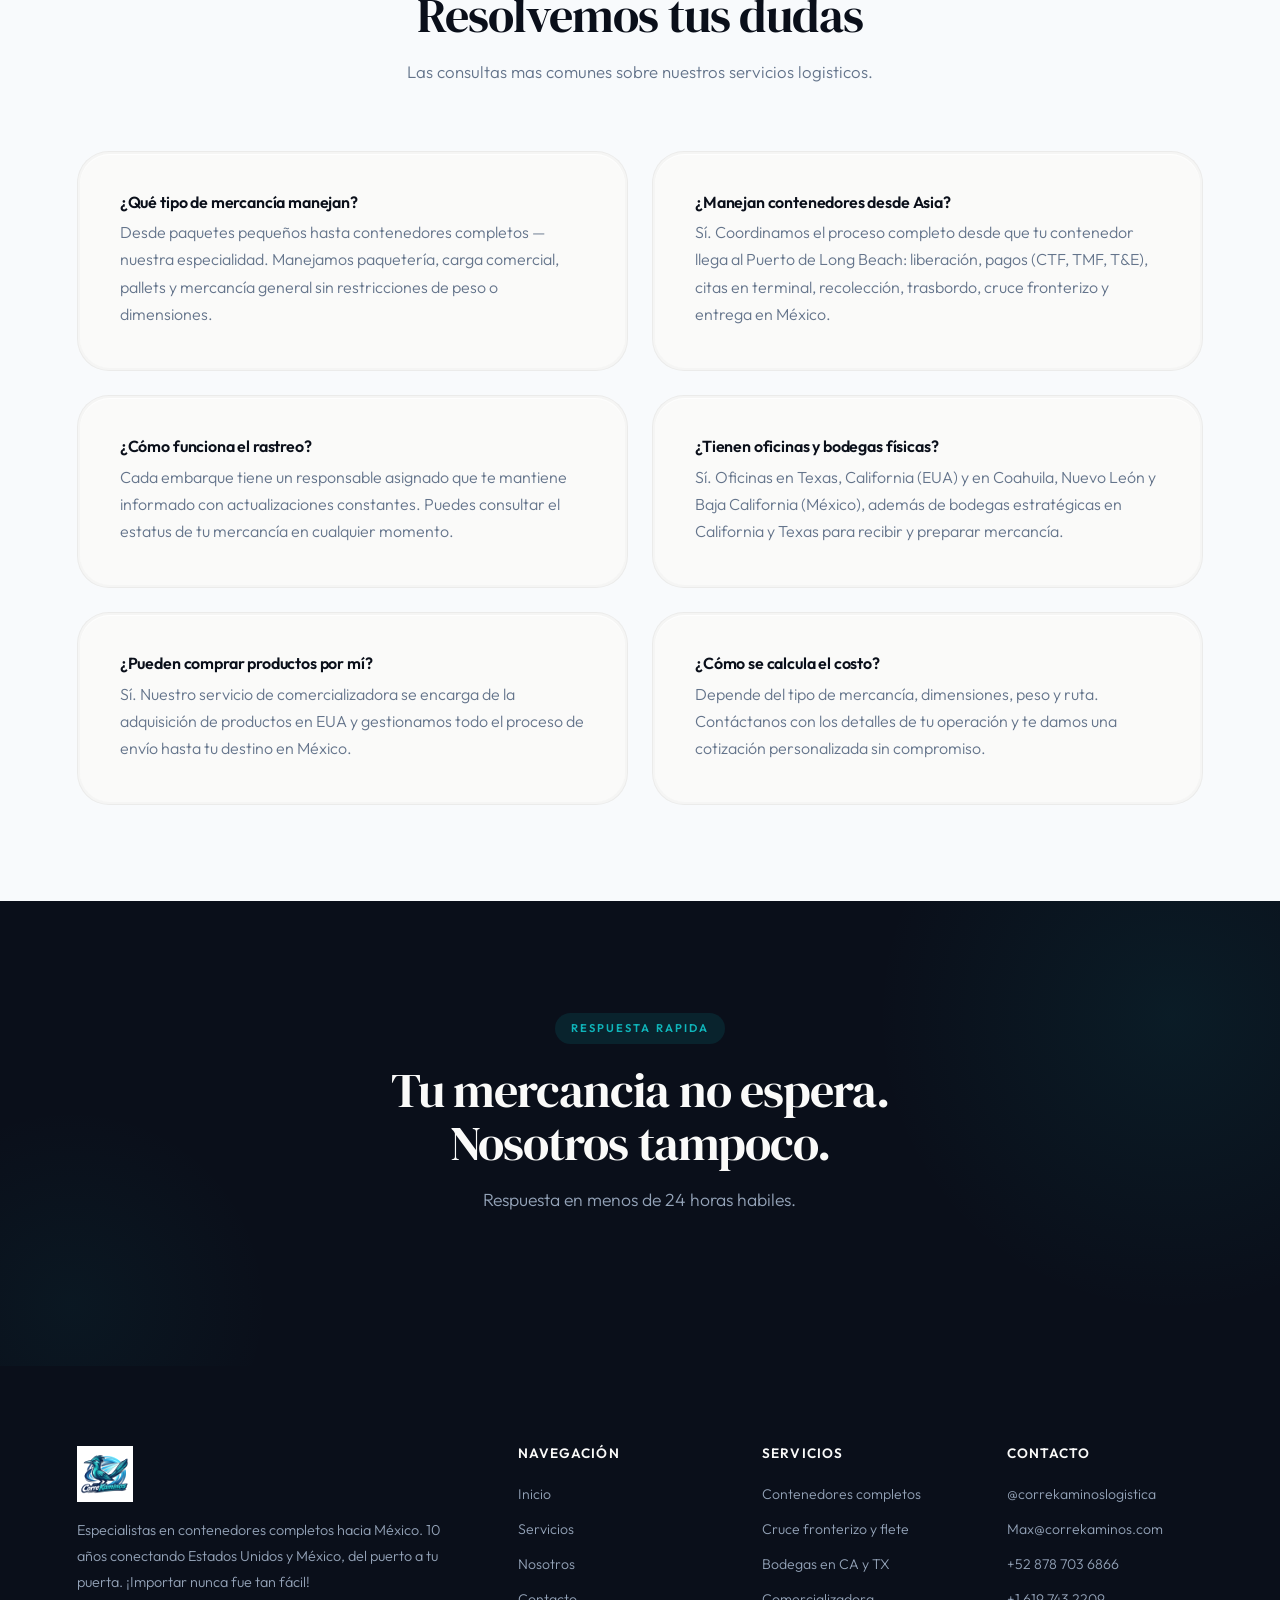
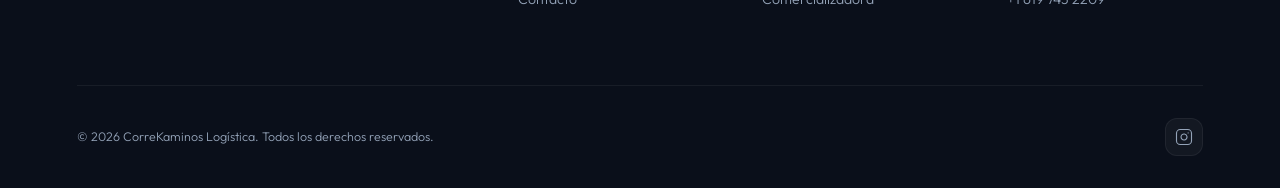
==== commit ce258bd1: "Adaptacion movil completa, fix de espacios en PC y contenido real - Movil/tablet vertical: pagina to" ====
--- a/contacto.html
+++ b/contacto.html
@@ -3,8 +3,9 @@
 <head>
   <meta charset="UTF-8">
   <meta name="viewport" content="width=device-width, initial-scale=1.0">
-  <title>Contacto — Correkaminos Logistica</title>
-  <meta name="description" content="Comunicate con Correkaminos Logistica. Cotizaciones, seguimiento de envios y atencion personalizada.">
+  <title>Contacto — CorreKaminos Logística</title>
+  <meta name="description" content="Comunícate con CorreKaminos Logística. Cotización de contenedores completos, cruce fronterizo, bodegas y atención personalizada. Respuesta en menos de 24 horas.">
+
   <meta name="theme-color" content="#0a0f1a">
   <link rel="stylesheet" href="styles.css">
 </head>
@@ -30,7 +31,7 @@
     <div class="container">
       <span class="section-label">Hablemos</span>
       <h1>Contacto</h1>
-      <p>Cotizaciones, seguimiento de envios o cualquier consulta. Estamos para ayudarte.</p>
+      <p>Cotizaciones, seguimiento de embarques o cualquier consulta logística. Estamos para ayudarte.</p>
       <div class="breadcrumb"><a href="index.html">Inicio</a> / Contacto</div>
     </div>
   </div>
@@ -43,7 +44,32 @@
         <!-- INFO -->
         <div class="contact-info-card reveal">
           <div class="contact-info-inner">
-            <h3>Informacion de contacto</h3>
+            <h3>Información de contacto</h3>
+
+            <div class="contact-detail">
+              <div class="icon">
+                <svg width="20" height="20" viewBox="0 0 24 24" fill="none" stroke="currentColor" stroke-width="1.5" stroke-linecap="round" stroke-linejoin="round"><path d="M22 16.92v3a2 2 0 0 1-2.18 2 19.79 19.79 0 0 1-8.63-3.07 19.5 19.5 0 0 1-6-6 19.79 19.79 0 0 1-3.07-8.67A2 2 0 0 1 4.11 2h3a2 2 0 0 1 2 1.72 12.84 12.84 0 0 0 .7 2.81 2 2 0 0 1-.45 2.11L8.09 9.91a16 16 0 0 0 6 6l1.27-1.27a2 2 0 0 1 2.11-.45 12.84 12.84 0 0 0 2.81.7A2 2 0 0 1 22 16.92z"/></svg>
+              </div>
+              <div>
+                <h4>Teléfonos</h4>
+                <p><a href="tel:+528787036866" style="color:var(--teal-deeper);">+52 878 703 6866</a> — Maximiliano González</p>
+                <p><a href="tel:+16197432209" style="color:var(--teal-deeper);">+1 619 743 2209</a> — Yarim García</p>
+              </div>
+            </div>
+
+            <div class="contact-detail">
+              <div class="icon">
+                <svg width="20" height="20" viewBox="0 0 24 24" fill="none" stroke="currentColor" stroke-width="1.5" stroke-linecap="round" stroke-linejoin="round"><rect x="2" y="4" width="20" height="16" rx="2"/><polyline points="22,6 12,13 2,6"/></svg>
+              </div>
+              <div>
+                <h4>Correos</h4>
+                <p><a href="mailto:Max@correkaminos.com" style="color:var(--teal-deeper);">Max@correkaminos.com</a></p>
+                <p><a href="mailto:Emilio@correkaminos.com" style="color:var(--teal-deeper);">Emilio@correkaminos.com</a></p>
+                <p><a href="mailto:Yarim@correkaminos.com" style="color:var(--teal-deeper);">Yarim@correkaminos.com</a></p>
+                <p><a href="mailto:Pagos@correkaminos.com" style="color:var(--teal-deeper);">Pagos@correkaminos.com</a> — pagos y facturación</p>
+                <p><a href="mailto:Documentos@correkaminos.com" style="color:var(--teal-deeper);">Documentos@correkaminos.com</a> — documentación</p>
+              </div>
+            </div>
 
             <div class="contact-detail">
               <div class="icon">
@@ -113,12 +139,14 @@
                 <label for="asunto">Tipo de servicio</label>
                 <select id="asunto">
                   <option value="">Selecciona un servicio</option>
-                  <option value="Paqueteria internacional">Paqueteria internacional</option>
+                  <option value="Contenedor completo">Contenedor completo (Puerto de Long Beach)</option>
+                  <option value="Cruce fronterizo y flete nacional">Cruce fronterizo y flete nacional</option>
+                  <option value="Bodega / pallets">Bodega en CA o TX / manejo de pallets</option>
+                  <option value="Paqueteria internacional">Paquetería internacional</option>
                   <option value="Carga comercial">Carga comercial</option>
-                  <option value="Rastreo de envio">Rastreo de envio</option>
+                  <option value="Rastreo de envio">Rastreo de envío</option>
                   <option value="Comercializadora">Comercializadora / Compras</option>
-                  <option value="Logistica express">Logistica express</option>
-                  <option value="Informacion general">Informacion general</option>
+                  <option value="Informacion general">Información general</option>
                   <option value="Otro">Otro</option>
                 </select>
               </div>
@@ -159,41 +187,41 @@
         <h2>Resolvemos tus dudas</h2>
         <p>Las consultas mas comunes sobre nuestros servicios logisticos.</p>
       </div>
-      <div class="about-grid" style="grid-template-columns: 1fr 1fr; gap: 1.5rem;">
+      <div class="about-grid grid-2" style="gap: 1.5rem;">
         <div class="about-card reveal">
           <div class="about-card-inner">
-            <h4 style="color:var(--slate-950);margin-bottom:.5rem;">Que tipo de mercancia manejan?</h4>
-            <p>Desde paquetes pequenos hasta contenedores completos. Manejamos paqueteria, carga comercial, productos de consumo y mercancia general sin restricciones de peso o dimensiones.</p>
+            <h4 style="color:var(--slate-950);margin-bottom:.5rem;">¿Qué tipo de mercancía manejan?</h4>
+            <p>Desde paquetes pequeños hasta contenedores completos — nuestra especialidad. Manejamos paquetería, carga comercial, pallets y mercancía general sin restricciones de peso o dimensiones.</p>
           </div>
         </div>
         <div class="about-card reveal reveal-delay-1">
           <div class="about-card-inner">
-            <h4 style="color:var(--slate-950);margin-bottom:.5rem;">Cuanto tiempo tarda un envio?</h4>
-            <p>Depende de la ruta y tipo de servicio. Nuestras rutas directas entre oficinas permiten tiempos competitivos. Contactanos para un estimado segun tu caso especifico.</p>
+            <h4 style="color:var(--slate-950);margin-bottom:.5rem;">¿Manejan contenedores desde Asia?</h4>
+            <p>Sí. Coordinamos el proceso completo desde que tu contenedor llega al Puerto de Long Beach: liberación, pagos (CTF, TMF, T&amp;E), citas en terminal, recolección, trasbordo, cruce fronterizo y entrega en México.</p>
           </div>
         </div>
         <div class="about-card reveal">
           <div class="about-card-inner">
-            <h4 style="color:var(--slate-950);margin-bottom:.5rem;">Como funciona el rastreo?</h4>
-            <p>Cada envio tiene un responsable asignado que te mantiene informado con actualizaciones constantes. Puedes consultar el estatus de tu mercancia en cualquier momento.</p>
+            <h4 style="color:var(--slate-950);margin-bottom:.5rem;">¿Cómo funciona el rastreo?</h4>
+            <p>Cada embarque tiene un responsable asignado que te mantiene informado con actualizaciones constantes. Puedes consultar el estatus de tu mercancía en cualquier momento.</p>
           </div>
         </div>
         <div class="about-card reveal reveal-delay-1">
           <div class="about-card-inner">
-            <h4 style="color:var(--slate-950);margin-bottom:.5rem;">Tienen oficinas fisicas?</h4>
-            <p>Si. Tenemos oficinas en Texas, California (EUA) y en Coahuila, Nuevo Leon y Baja California (Mexico). Coordinacion directa en ambos paises.</p>
+            <h4 style="color:var(--slate-950);margin-bottom:.5rem;">¿Tienen oficinas y bodegas físicas?</h4>
+            <p>Sí. Oficinas en Texas, California (EUA) y en Coahuila, Nuevo León y Baja California (México), además de bodegas estratégicas en California y Texas para recibir y preparar mercancía.</p>
           </div>
         </div>
         <div class="about-card reveal">
           <div class="about-card-inner">
-            <h4 style="color:var(--slate-950);margin-bottom:.5rem;">Pueden comprar productos por mi?</h4>
-            <p>Si. Nuestro servicio de comercializadora se encarga de la adquisicion de productos en EUA y gestionamos todo el proceso de envio hasta tu destino en Mexico.</p>
+            <h4 style="color:var(--slate-950);margin-bottom:.5rem;">¿Pueden comprar productos por mí?</h4>
+            <p>Sí. Nuestro servicio de comercializadora se encarga de la adquisición de productos en EUA y gestionamos todo el proceso de envío hasta tu destino en México.</p>
           </div>
         </div>
         <div class="about-card reveal reveal-delay-1">
           <div class="about-card-inner">
-            <h4 style="color:var(--slate-950);margin-bottom:.5rem;">Como se calcula el costo?</h4>
-            <p>El costo depende del tipo de mercancia, dimensiones, peso y ruta. Contactanos con los detalles de tu envio y te damos una cotizacion personalizada sin compromiso.</p>
+            <h4 style="color:var(--slate-950);margin-bottom:.5rem;">¿Cómo se calcula el costo?</h4>
+            <p>Depende del tipo de mercancía, dimensiones, peso y ruta. Contáctanos con los detalles de tu operación y te damos una cotización personalizada sin compromiso.</p>
           </div>
         </div>
       </div>
@@ -214,11 +242,11 @@
     <div class="container">
       <div class="footer-grid">
         <div class="footer-brand">
-          <img src="logo.png" alt="Correkaminos Logistica">
-          <p>Comercializadora y logistica internacional. Oficinas en EUA y Mexico con seguimiento y rastreo personalizado.</p>
+          <img src="logo.png" alt="CorreKaminos Logística">
+          <p>Especialistas en contenedores completos hacia México. 10 años conectando Estados Unidos y México, del puerto a tu puerta. ¡Importar nunca fue tan fácil!</p>
         </div>
         <div>
-          <h4>Navegacion</h4>
+          <h4>Navegación</h4>
           <ul>
             <li><a href="index.html">Inicio</a></li>
             <li><a href="servicios.html">Servicios</a></li>
@@ -229,9 +257,9 @@
         <div>
           <h4>Servicios</h4>
           <ul>
-            <li><a href="servicios.html">Paqueteria internacional</a></li>
-            <li><a href="servicios.html">Carga comercial</a></li>
-            <li><a href="servicios.html">Rastreo personalizado</a></li>
+            <li><a href="servicios.html">Contenedores completos</a></li>
+            <li><a href="servicios.html">Cruce fronterizo y flete</a></li>
+            <li><a href="servicios.html">Bodegas en CA y TX</a></li>
             <li><a href="servicios.html">Comercializadora</a></li>
           </ul>
         </div>
@@ -239,13 +267,14 @@
           <h4>Contacto</h4>
           <ul>
             <li><a href="https://www.instagram.com/correkaminoslogistica/" target="_blank">@correkaminoslogistica</a></li>
-            <li>Oficinas en TX, CA (EUA)</li>
-            <li>Oficinas en COAH, N.L., B.C. (MX)</li>
+            <li><a href="mailto:Max@correkaminos.com">Max@correkaminos.com</a></li>
+            <li><a href="tel:+528787036866">+52 878 703 6866</a></li>
+            <li><a href="tel:+16197432209">+1 619 743 2209</a></li>
           </ul>
         </div>
       </div>
       <div class="footer-bottom">
-        <span>&copy; 2026 Correkaminos Logistica. Todos los derechos reservados.</span>
+        <span>&copy; 2026 CorreKaminos Logística. Todos los derechos reservados.</span>
         <div class="footer-social">
           <a href="https://www.instagram.com/correkaminoslogistica/" target="_blank" aria-label="Instagram">
             <svg width="18" height="18" viewBox="0 0 24 24" fill="none" stroke="currentColor" stroke-width="1.5" stroke-linecap="round" stroke-linejoin="round"><rect x="2" y="2" width="20" height="20" rx="5" ry="5"/><path d="M16 11.37A4 4 0 1 1 12.63 8 4 4 0 0 1 16 11.37z"/><line x1="17.5" y1="6.5" x2="17.51" y2="6.5"/></svg>
@@ -278,17 +307,16 @@
       const destino = document.getElementById('destino').value;
       const mensaje = document.getElementById('mensaje').value;
 
-      let text = `Hola Correkaminos, me gustaria solicitar una cotizacion.\n\n`;
-      text += `*Nombre:* ${nombre}\n`;
-      if (email) text += `*Correo:* ${email}\n`;
-      if (asunto) text += `*Servicio:* ${asunto}\n`;
-      if (origen) text += `*Origen:* ${origen}\n`;
-      if (destino) text += `*Destino:* ${destino}\n`;
-      if (mensaje) text += `\n*Detalles:*\n${mensaje}`;
-
-      // PENDIENTE: Configurar numero de WhatsApp o email de Correkaminos
-      // Por ahora redirige a Instagram
-      window.open(`https://www.instagram.com/correkaminoslogistica/`, '_blank');
+      let text = `Hola CorreKaminos, me gustaría solicitar una cotización.\n\n`;
+      text += `Nombre: ${nombre}\n`;
+      if (email) text += `Correo: ${email}\n`;
+      if (asunto) text += `Servicio: ${asunto}\n`;
+      if (origen) text += `Origen: ${origen}\n`;
+      if (destino) text += `Destino: ${destino}\n`;
+      if (mensaje) text += `\nDetalles:\n${mensaje}`;
+
+      const subject = `Cotización — ${asunto || 'Información general'}`;
+      window.location.href = `mailto:Max@correkaminos.com?subject=${encodeURIComponent(subject)}&body=${encodeURIComponent(text)}`;
     });
   </script>
 
--- a/styles.css
+++ b/styles.css
@@ -46,6 +46,7 @@
   scroll-behavior: smooth;
   -webkit-font-smoothing: antialiased;
   -moz-osx-font-smoothing: grayscale;
+  overflow-x: clip; /* un elemento desbordado no debe encoger la pagina en movil */
 }
 
 body {
@@ -187,6 +188,7 @@
 .hero {
   position: relative;
   height: 300vh;
+  padding: 0; /* sin el padding generico de section: desplaza al sticky y deja franjas blancas */
 }
 .hero-sticky {
   position: sticky;
@@ -461,12 +463,29 @@
 .service-card:hover .card-link svg {
   transform: translateX(4px);
 }
+.services-note {
+  text-align: center;
+  margin-top: 2.5rem;
+  color: var(--slate-500);
+  font-weight: 300;
+}
+.services-note a { color: var(--teal-deeper); font-weight: 600; }
+.services-note a:hover { text-decoration: underline; }
 
 /* ─── PROCESS / ABOUT CARDS ─── */
 .about-grid {
   display: grid;
   grid-template-columns: repeat(auto-fit, minmax(300px, 1fr));
   gap: 2rem;
+}
+/* Variantes de columnas — en clases (no inline) para poder
+   colapsarlas a 1 columna en movil desde el media query */
+.grid-2 { grid-template-columns: 1fr 1fr; }
+.grid-3 { grid-template-columns: repeat(3, 1fr); }
+.grid-split {
+  grid-template-columns: 1fr 1fr;
+  gap: 4rem;
+  align-items: center;
 }
 /* Double-Bezel for about-cards */
 .about-card {
@@ -578,7 +597,12 @@
   height: 20px;
 }
 .contact-detail h4 { margin-bottom: .2rem; color: var(--slate-950); }
-.contact-detail p { color: var(--slate-500); font-size: .92rem; font-weight: 300; }
+.contact-detail p {
+  color: var(--slate-500);
+  font-size: .92rem;
+  font-weight: 300;
+  overflow-wrap: anywhere; /* correos largos no deben desbordar en movil */
+}
 
 /* Double-bezel form */
 .contact-form {
@@ -830,13 +854,8 @@
   .section-header { margin-bottom: 3rem; }
   .footer-grid { grid-template-columns: 1fr; gap: 2rem; }
   .form-row { grid-template-columns: 1fr; }
-  .hero { height: 250vh; }
-  .hero-content {
-    text-align: center;
-    margin-left: auto;
-    margin-right: auto;
-  }
-  .hero-content p { margin-inline: auto; }
+  .grid-2, .grid-3, .grid-split { grid-template-columns: 1fr; }
+  .grid-split { gap: 2.5rem; }
   .page-header { text-align: center; padding: 8rem 0 3.5rem; }
   .page-header p { margin-inline: auto; }
 }
@@ -845,3 +864,49 @@
   .stats-grid { grid-template-columns: 1fr 1fr; gap: 1.5rem; }
   .about-grid { grid-template-columns: 1fr; }
 }
+
+/* ── HERO ADAPTADO: telefonos y tablets en vertical ──
+   El video del hero es 16:9 horizontal: en una pantalla vertical con
+   object-fit cover se recorta ~74% del cuadro. En estos dispositivos la
+   pagina se adapta por completo: sin scrub ligado al scroll (el JS
+   reproduce el video en loop) y el cuadro completo como banda 16:9.
+   En PC se conserva la animacion cinematica original. */
+@media (max-width: 768px), (orientation: portrait) and (max-width: 1024px) {
+  .hero { height: auto; }
+  .hero-sticky {
+    position: relative;
+    height: auto;
+    min-height: 100vh;
+    min-height: 100dvh; /* viewport real, sin zona oculta tras la barra de URL */
+    flex-direction: column;
+    background: var(--slate-950);
+  }
+  .hero-video-wrap {
+    position: relative;
+    inset: auto;
+    order: 2;
+    width: 100%;
+    aspect-ratio: 16 / 9;
+    flex: 0 0 auto;
+  }
+  .hero-video-wrap video,
+  .hero-video-wrap .hero-fallback {
+    object-fit: contain;
+  }
+  .hero-overlay { display: none; }
+  .hero-content {
+    order: 1;
+    flex: 1;
+    display: flex;
+    flex-direction: column;
+    justify-content: center;
+    align-items: center;
+    text-align: center;
+    max-width: 720px;
+    margin: 0 auto;
+    padding-top: 110px; /* libra el navbar fijo */
+    padding-bottom: 2rem;
+  }
+  .hero-content p { margin-inline: auto; }
+  .hero-scroll-hint { display: none; }
+}
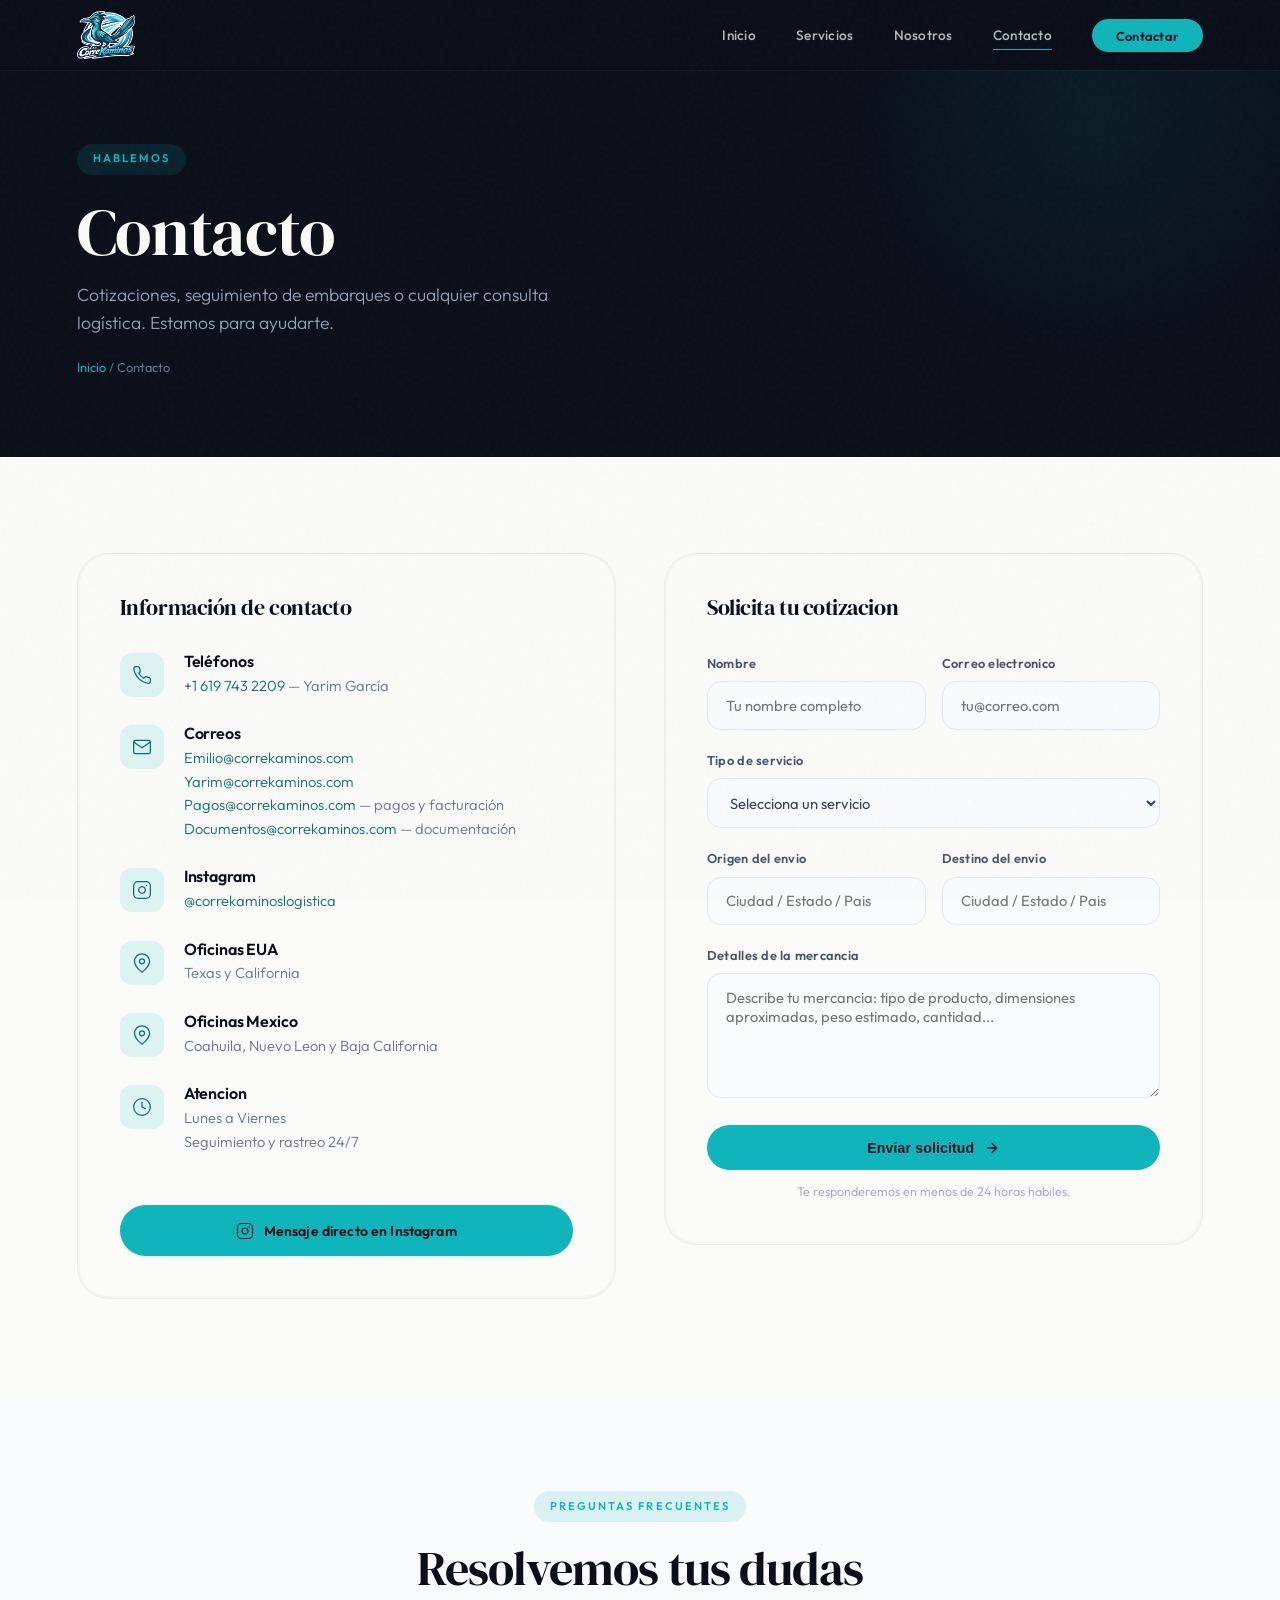
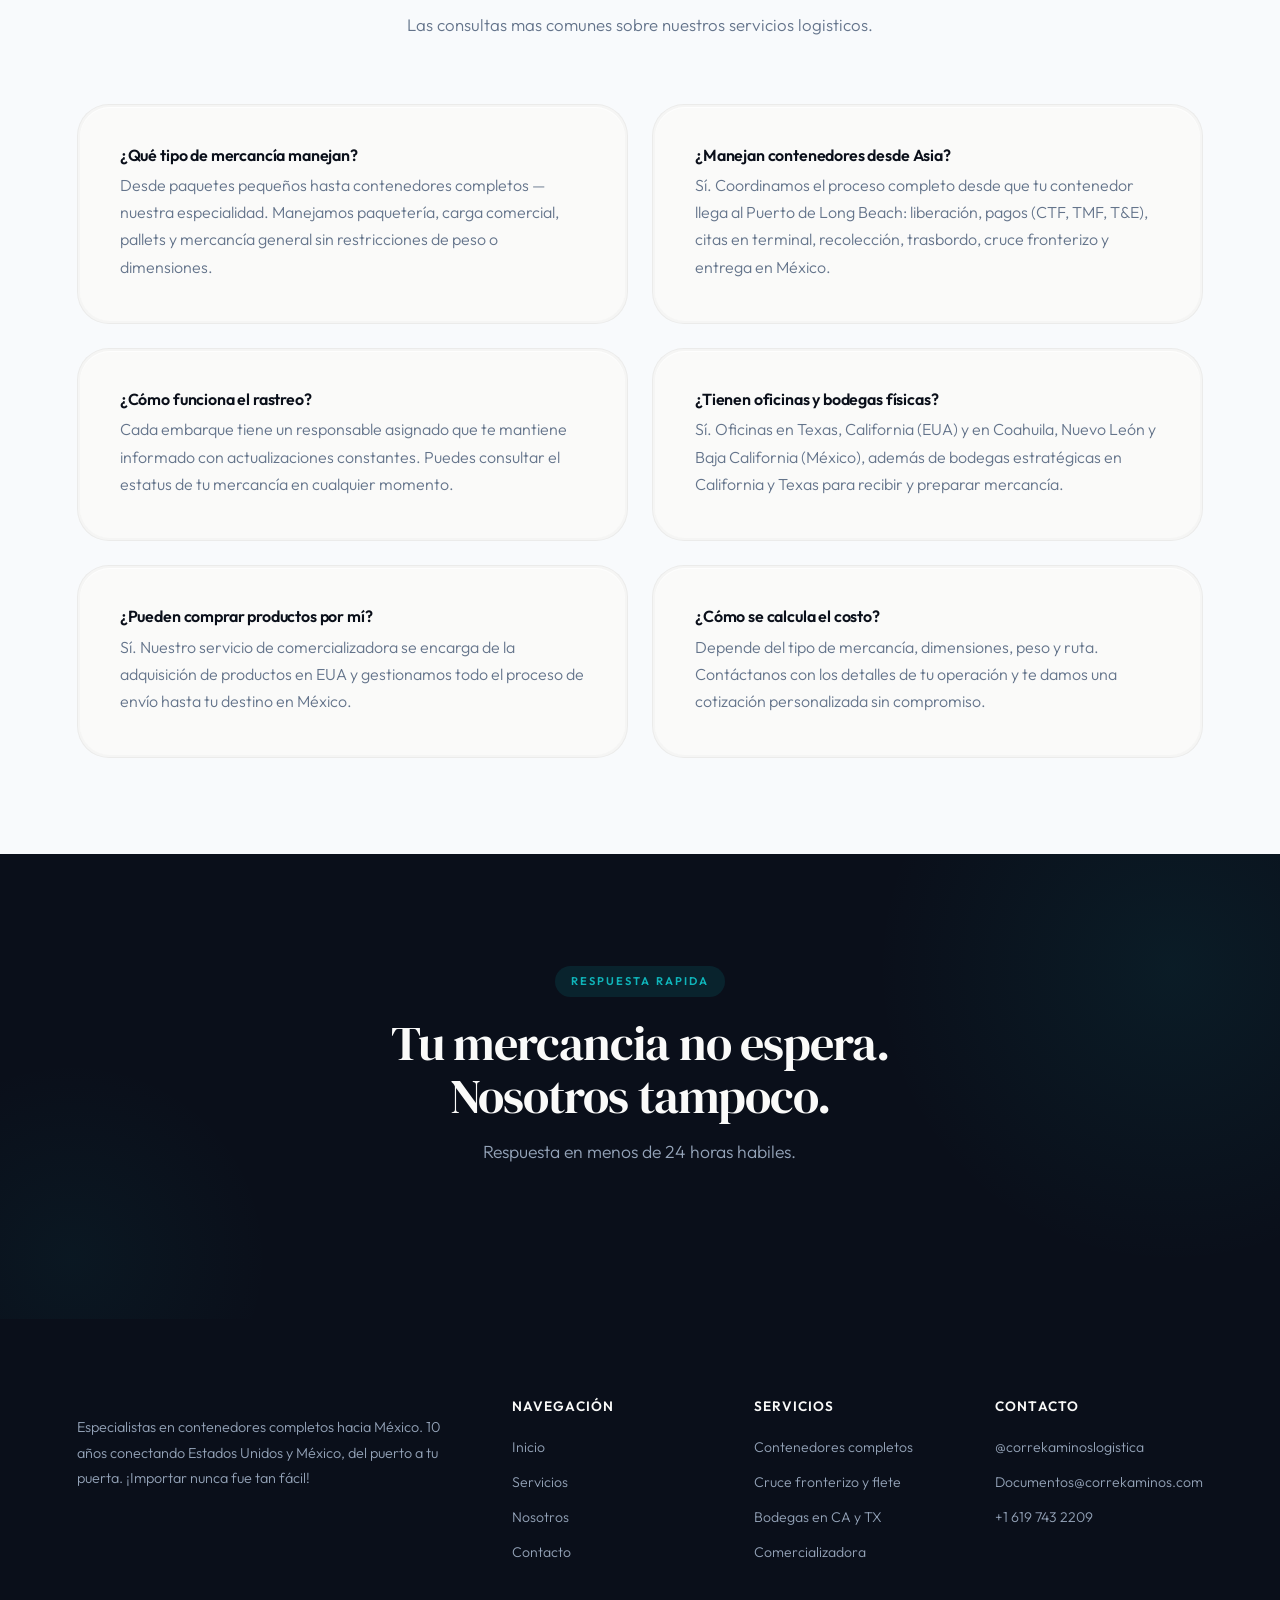
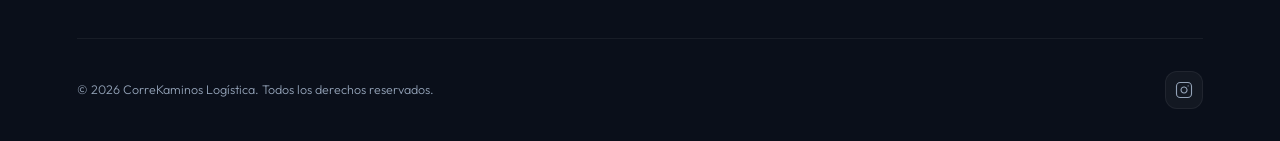
==== commit 75c3a2f7: "Logo sticker transparente, video hero2, fix scroll sticky y datos de contacto - Logo: recorte transp" ====
--- a/contacto.html
+++ b/contacto.html
@@ -14,7 +14,7 @@
   <!-- NAVBAR -->
   <nav class="navbar scrolled" id="navbar">
     <div class="container">
-      <a href="index.html" class="navbar-logo"><img src="logo.png" alt="Correkaminos Logistica"></a>
+      <a href="index.html" class="navbar-logo"><img src="logo-sticker.png" alt="Correkaminos Logistica"></a>
       <ul class="nav-links" id="navLinks">
         <li><a href="index.html">Inicio</a></li>
         <li><a href="servicios.html">Servicios</a></li>
@@ -52,7 +52,6 @@
               </div>
               <div>
                 <h4>Teléfonos</h4>
-                <p><a href="tel:+528787036866" style="color:var(--teal-deeper);">+52 878 703 6866</a> — Maximiliano González</p>
                 <p><a href="tel:+16197432209" style="color:var(--teal-deeper);">+1 619 743 2209</a> — Yarim García</p>
               </div>
             </div>
@@ -63,7 +62,6 @@
               </div>
               <div>
                 <h4>Correos</h4>
-                <p><a href="mailto:Max@correkaminos.com" style="color:var(--teal-deeper);">Max@correkaminos.com</a></p>
                 <p><a href="mailto:Emilio@correkaminos.com" style="color:var(--teal-deeper);">Emilio@correkaminos.com</a></p>
                 <p><a href="mailto:Yarim@correkaminos.com" style="color:var(--teal-deeper);">Yarim@correkaminos.com</a></p>
                 <p><a href="mailto:Pagos@correkaminos.com" style="color:var(--teal-deeper);">Pagos@correkaminos.com</a> — pagos y facturación</p>
@@ -242,7 +240,6 @@
     <div class="container">
       <div class="footer-grid">
         <div class="footer-brand">
-          <img src="logo.png" alt="CorreKaminos Logística">
           <p>Especialistas en contenedores completos hacia México. 10 años conectando Estados Unidos y México, del puerto a tu puerta. ¡Importar nunca fue tan fácil!</p>
         </div>
         <div>
@@ -267,8 +264,7 @@
           <h4>Contacto</h4>
           <ul>
             <li><a href="https://www.instagram.com/correkaminoslogistica/" target="_blank">@correkaminoslogistica</a></li>
-            <li><a href="mailto:Max@correkaminos.com">Max@correkaminos.com</a></li>
-            <li><a href="tel:+528787036866">+52 878 703 6866</a></li>
+            <li><a href="mailto:Documentos@correkaminos.com">Documentos@correkaminos.com</a></li>
             <li><a href="tel:+16197432209">+1 619 743 2209</a></li>
           </ul>
         </div>
@@ -316,7 +312,7 @@
       if (mensaje) text += `\nDetalles:\n${mensaje}`;
 
       const subject = `Cotización — ${asunto || 'Información general'}`;
-      window.location.href = `mailto:Max@correkaminos.com?subject=${encodeURIComponent(subject)}&body=${encodeURIComponent(text)}`;
+      window.location.href = `mailto:Documentos@correkaminos.com?subject=${encodeURIComponent(subject)}&body=${encodeURIComponent(text)}`;
     });
   </script>
 
--- a/styles.css
+++ b/styles.css
@@ -54,7 +54,7 @@
   color: var(--slate-700);
   background: var(--warm-white);
   line-height: 1.6;
-  overflow-x: hidden;
+  overflow-x: clip; /* clip (no hidden): hidden coerce overflow-y a auto y rompe el position:sticky del hero */
 }
 
 img { max-width: 100%; height: auto; display: block; }
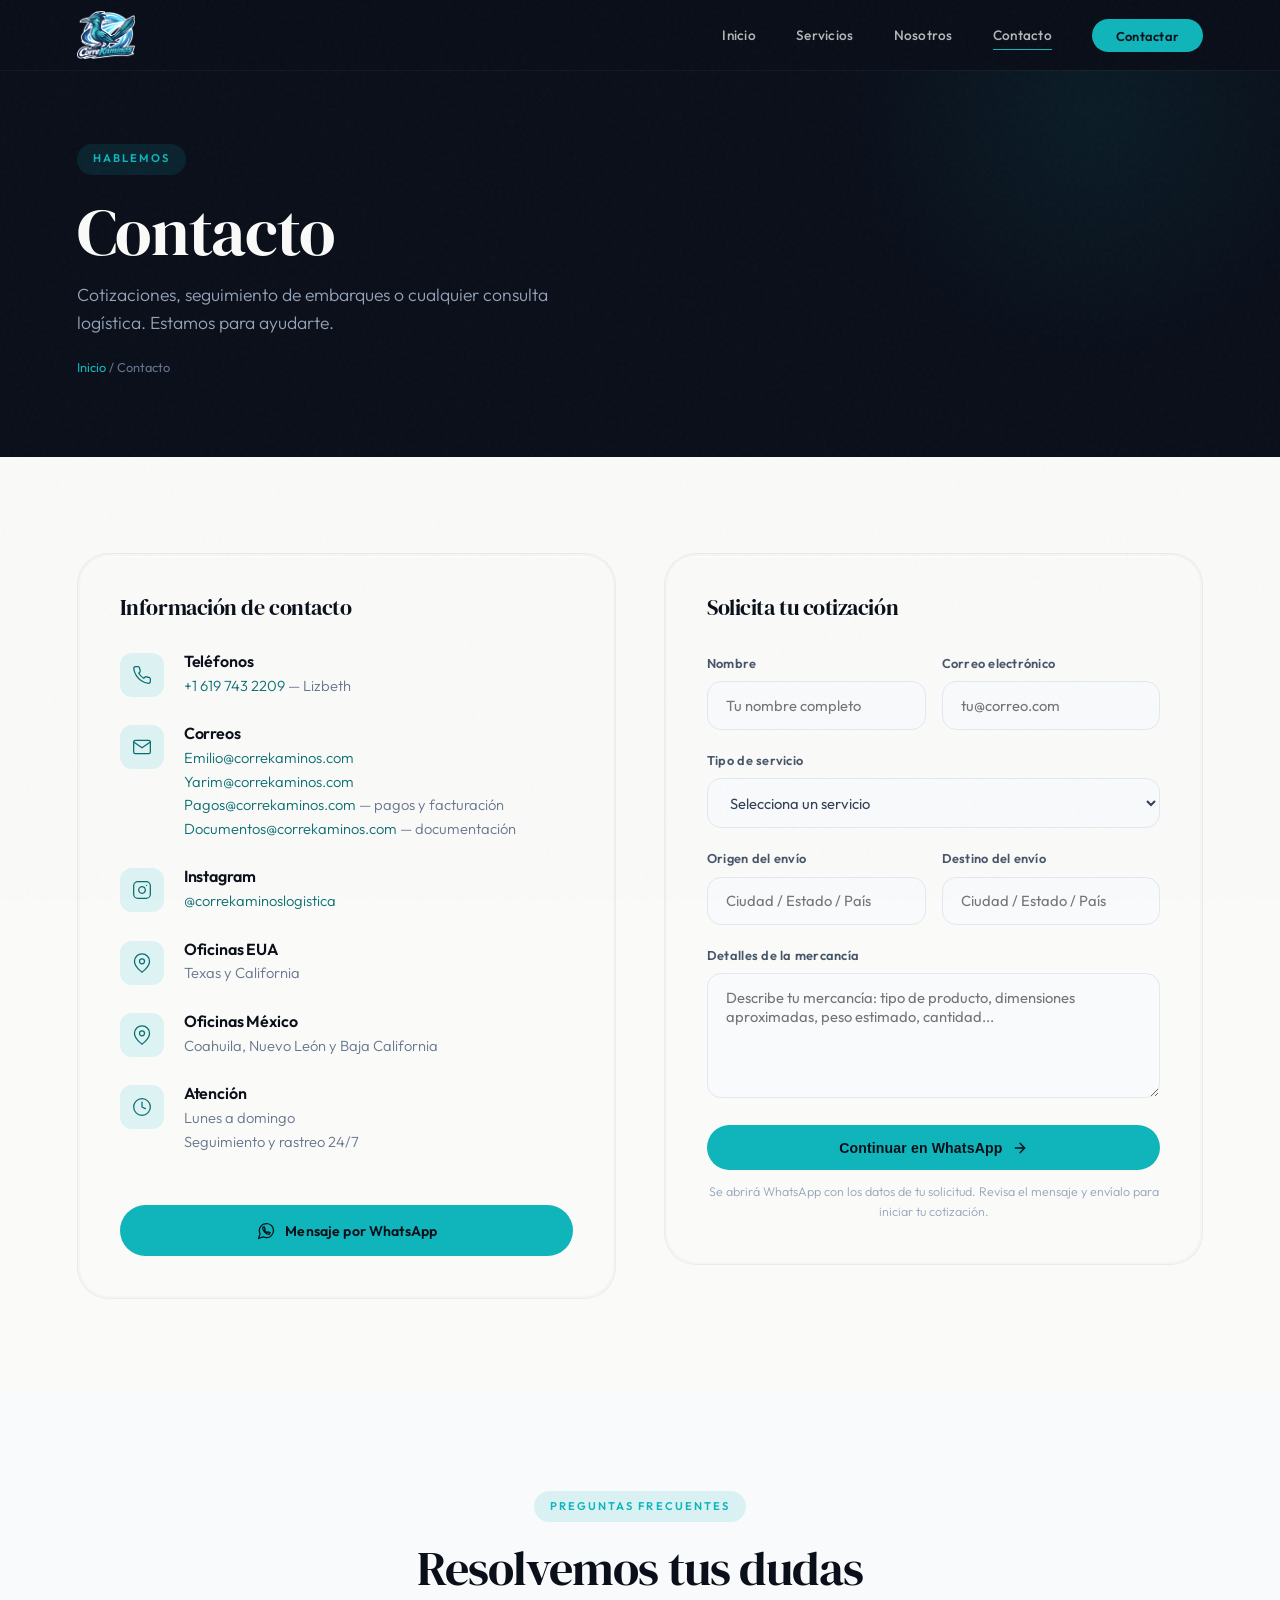
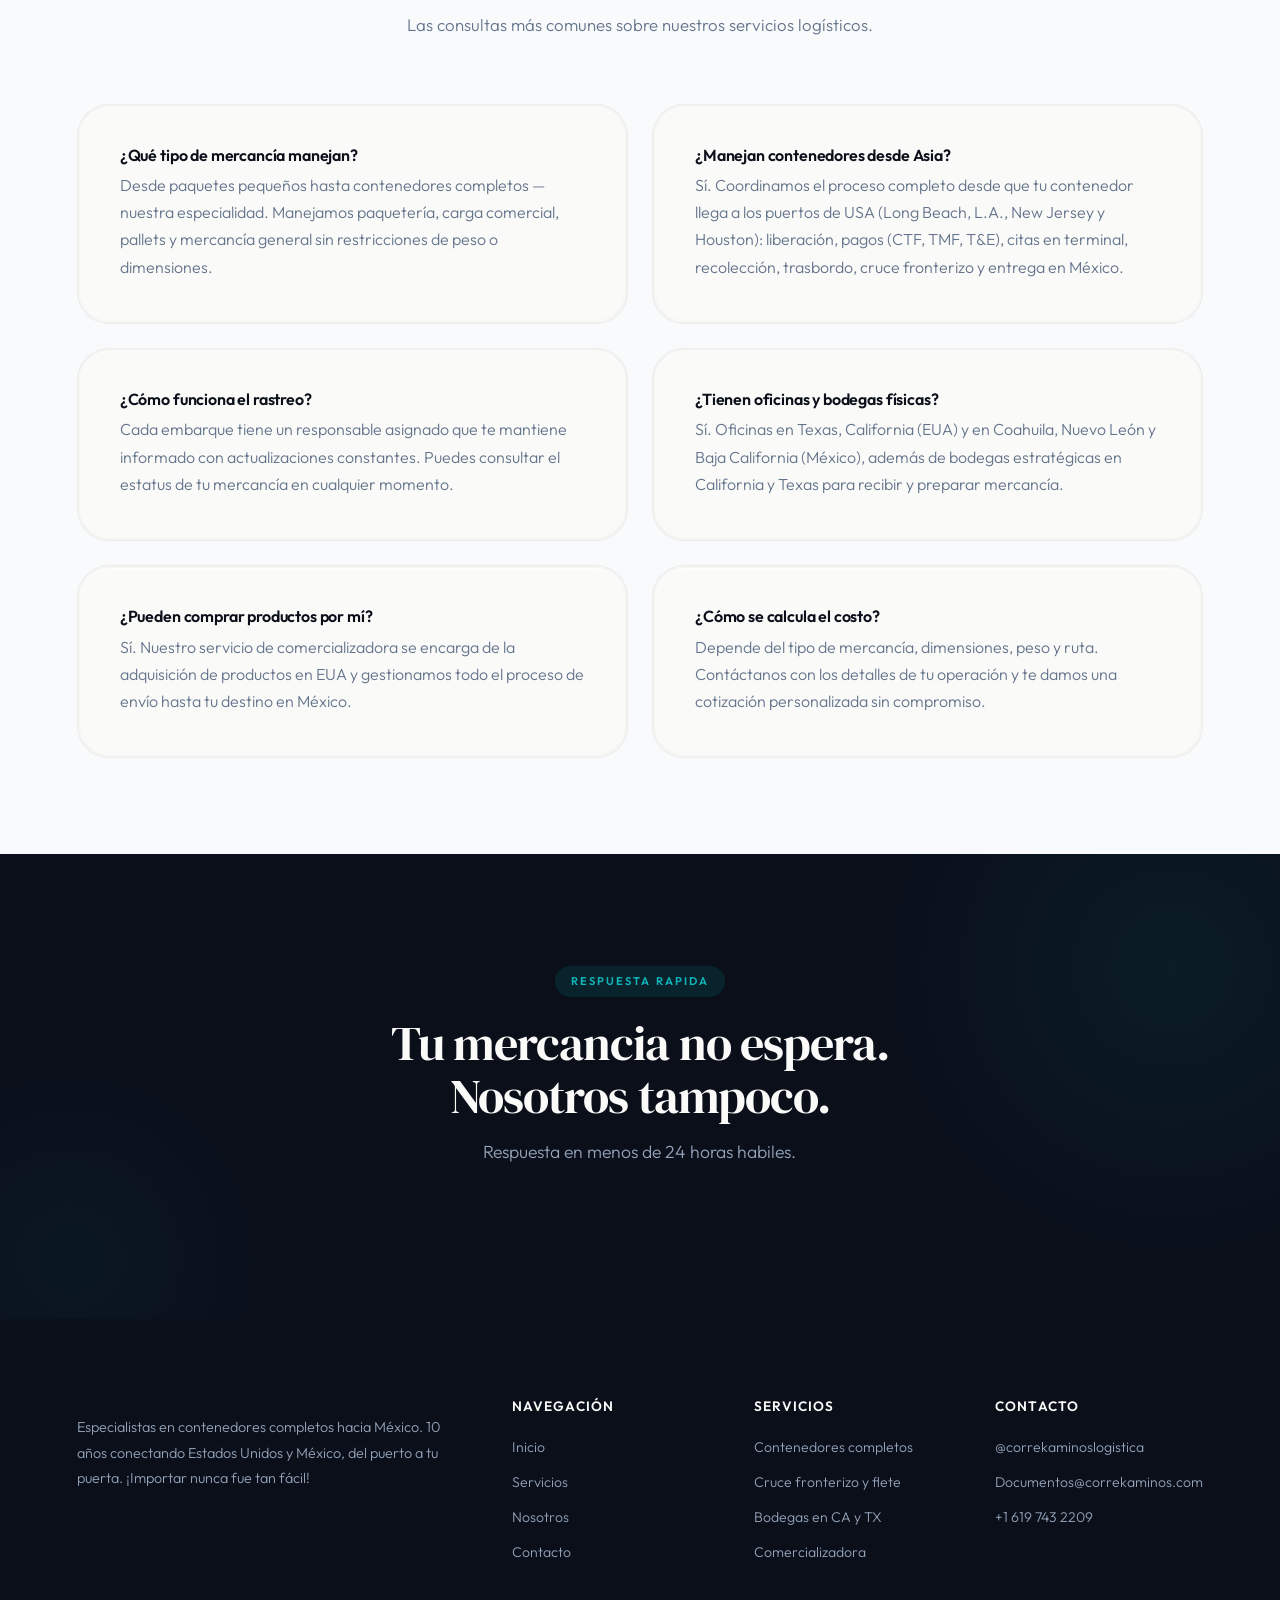
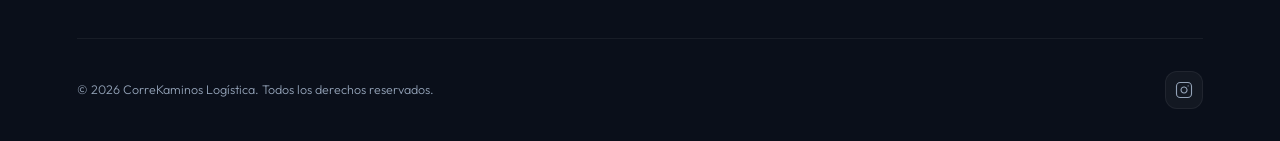
==== commit c5f8fdf3: "Actualiza contacto y puertos; optimiza recursos y navegación" ====
--- a/contacto.html
+++ b/contacto.html
@@ -7,24 +7,30 @@
   <meta name="description" content="Comunícate con CorreKaminos Logística. Cotización de contenedores completos, cruce fronterizo, bodegas y atención personalizada. Respuesta en menos de 24 horas.">
 
   <meta name="theme-color" content="#0a0f1a">
-  <link rel="stylesheet" href="styles.css">
+  <link rel="icon" href="assets/favicon.png" type="image/png">
+  <link rel="preconnect" href="https://fonts.googleapis.com">
+  <link rel="preconnect" href="https://fonts.gstatic.com" crossorigin>
+  <link rel="stylesheet" href="styles.css?v=3">
 </head>
 <body>
+  <a class="skip-link" href="#contenido">Saltar al contenido</a>
 
   <!-- NAVBAR -->
   <nav class="navbar scrolled" id="navbar">
     <div class="container">
-      <a href="index.html" class="navbar-logo"><img src="logo-sticker.png" alt="Correkaminos Logistica"></a>
+      <a href="index.html" class="navbar-logo"><img src="assets/logo.webp" alt="CorreKaminos Logística" width="240" height="198"></a>
       <ul class="nav-links" id="navLinks">
         <li><a href="index.html">Inicio</a></li>
         <li><a href="servicios.html">Servicios</a></li>
         <li><a href="nosotros.html">Nosotros</a></li>
-        <li><a href="contacto.html" class="active">Contacto</a></li>
-        <li><a href="https://www.instagram.com/correkaminoslogistica/" target="_blank" class="nav-cta">Contactar</a></li>
+        <li><a href="contacto.html" class="active" aria-current="page">Contacto</a></li>
+        <li><a href="https://wa.me/16197432209" target="_blank" rel="noopener noreferrer" class="nav-cta">Contactar</a></li>
       </ul>
-      <button class="hamburger" id="hamburger" aria-label="Abrir menu"><span></span><span></span><span></span></button>
+      <button class="hamburger" id="hamburger" aria-label="Abrir menú" aria-controls="navLinks" aria-expanded="false"><span></span><span></span><span></span></button>
     </div>
   </nav>
+
+  <main id="contenido">
 
   <!-- PAGE HEADER -->
   <div class="page-header">
@@ -52,7 +58,7 @@
               </div>
               <div>
                 <h4>Teléfonos</h4>
-                <p><a href="tel:+16197432209" style="color:var(--teal-deeper);">+1 619 743 2209</a> — Yarim García</p>
+                <p><a href="tel:+16197432209" style="color:var(--teal-deeper);">+1 619 743 2209</a> — Lizbeth</p>
               </div>
             </div>
 
@@ -75,7 +81,7 @@
               </div>
               <div>
                 <h4>Instagram</h4>
-                <p><a href="https://www.instagram.com/correkaminoslogistica/" target="_blank" style="color:var(--teal-deeper);">@correkaminoslogistica</a></p>
+                <p><a href="https://www.instagram.com/correkaminoslogistica/" target="_blank" rel="noopener noreferrer" style="color:var(--teal-deeper);">@correkaminoslogistica</a></p>
               </div>
             </div>
 
@@ -94,8 +100,8 @@
                 <svg width="20" height="20" viewBox="0 0 24 24" fill="none" stroke="currentColor" stroke-width="1.5" stroke-linecap="round" stroke-linejoin="round"><path d="M21 10c0 7-9 13-9 13s-9-6-9-13a9 9 0 0 1 18 0z"/><circle cx="12" cy="10" r="3"/></svg>
               </div>
               <div>
-                <h4>Oficinas Mexico</h4>
-                <p>Coahuila, Nuevo Leon y Baja California</p>
+                <h4>Oficinas México</h4>
+                <p>Coahuila, Nuevo León y Baja California</p>
               </div>
             </div>
 
@@ -104,16 +110,16 @@
                 <svg width="20" height="20" viewBox="0 0 24 24" fill="none" stroke="currentColor" stroke-width="1.5" stroke-linecap="round" stroke-linejoin="round"><circle cx="12" cy="12" r="10"/><polyline points="12 6 12 12 16 14"/></svg>
               </div>
               <div>
-                <h4>Atencion</h4>
-                <p>Lunes a Viernes</p>
+                <h4>Atención</h4>
+                <p>Lunes a domingo</p>
                 <p>Seguimiento y rastreo 24/7</p>
               </div>
             </div>
 
-            <!-- Instagram CTA -->
-            <a href="https://www.instagram.com/correkaminoslogistica/" target="_blank" class="btn btn-primary" style="width:100%;justify-content:center;margin-top:1.5rem;">
-              <svg width="18" height="18" viewBox="0 0 24 24" fill="none" stroke="currentColor" stroke-width="1.5" stroke-linecap="round" stroke-linejoin="round"><rect x="2" y="2" width="20" height="20" rx="5" ry="5"/><path d="M16 11.37A4 4 0 1 1 12.63 8 4 4 0 0 1 16 11.37z"/><line x1="17.5" y1="6.5" x2="17.51" y2="6.5"/></svg>
-              Mensaje directo en Instagram
+            <!-- WhatsApp CTA -->
+            <a href="https://wa.me/16197432209" target="_blank" rel="noopener noreferrer" class="btn btn-primary" style="width:100%;justify-content:center;margin-top:1.5rem;">
+              <svg width="20" height="20" viewBox="0 0 24 24" fill="none" stroke="currentColor" stroke-width="1.5" stroke-linecap="round" stroke-linejoin="round" aria-hidden="true"><path d="M21 11.5a8.5 8.5 0 0 1-8.5 8.5 9 9 0 0 1-4-.9L3 21l1.9-5.5a9 9 0 0 1-.9-4A8.5 8.5 0 0 1 12.5 3H13a8.5 8.5 0 0 1 8 8v.5z"/><path d="M8 8c0 4 4 8 8 8l1-2-3-1-1 1-3-3 1-1-1-3z"/></svg>
+              Mensaje por WhatsApp
             </a>
           </div>
         </div>
@@ -121,23 +127,24 @@
         <!-- FORM -->
         <div class="contact-form reveal reveal-delay-1">
           <div class="contact-form-inner">
-            <h3>Solicita tu cotizacion</h3>
+            <h3>Solicita tu cotización</h3>
             <form id="contactForm">
+              <noscript><p>Solicita tu cotización directamente en <a href="https://wa.me/16197432209" style="color:var(--teal-deeper);text-decoration:underline;">WhatsApp con Lizbeth</a>.</p></noscript>
               <div class="form-row">
                 <div class="form-group">
                   <label for="nombre">Nombre</label>
-                  <input type="text" id="nombre" placeholder="Tu nombre completo" required>
-                </div>
-                <div class="form-group">
-                  <label for="email">Correo electronico</label>
-                  <input type="email" id="email" placeholder="tu@correo.com">
+                  <input type="text" id="nombre" name="nombre" autocomplete="name" placeholder="Tu nombre completo" required>
+                </div>
+                <div class="form-group">
+                  <label for="email">Correo electrónico</label>
+                  <input type="email" id="email" name="email" autocomplete="email" placeholder="tu@correo.com">
                 </div>
               </div>
               <div class="form-group">
                 <label for="asunto">Tipo de servicio</label>
                 <select id="asunto">
                   <option value="">Selecciona un servicio</option>
-                  <option value="Contenedor completo">Contenedor completo (Puerto de Long Beach)</option>
+                  <option value="Contenedor completo">Contenedor completo (puertos de USA)</option>
                   <option value="Cruce fronterizo y flete nacional">Cruce fronterizo y flete nacional</option>
                   <option value="Bodega / pallets">Bodega en CA o TX / manejo de pallets</option>
                   <option value="Paqueteria internacional">Paquetería internacional</option>
@@ -150,24 +157,24 @@
               </div>
               <div class="form-row">
                 <div class="form-group">
-                  <label for="origen">Origen del envio</label>
-                  <input type="text" id="origen" placeholder="Ciudad / Estado / Pais">
-                </div>
-                <div class="form-group">
-                  <label for="destino">Destino del envio</label>
-                  <input type="text" id="destino" placeholder="Ciudad / Estado / Pais">
+                  <label for="origen">Origen del envío</label>
+                  <input type="text" id="origen" placeholder="Ciudad / Estado / País">
+                </div>
+                <div class="form-group">
+                  <label for="destino">Destino del envío</label>
+                  <input type="text" id="destino" placeholder="Ciudad / Estado / País">
                 </div>
               </div>
               <div class="form-group">
-                <label for="mensaje">Detalles de la mercancia</label>
-                <textarea id="mensaje" placeholder="Describe tu mercancia: tipo de producto, dimensiones aproximadas, peso estimado, cantidad..." rows="5"></textarea>
+                <label for="mensaje">Detalles de la mercancía</label>
+                <textarea id="mensaje" placeholder="Describe tu mercancía: tipo de producto, dimensiones aproximadas, peso estimado, cantidad..." rows="5"></textarea>
               </div>
               <button type="submit" class="btn btn-primary" style="width:100%;justify-content:center;">
-                Enviar solicitud
+                Continuar en WhatsApp
                 <svg width="16" height="16" viewBox="0 0 24 24" fill="none" stroke="currentColor" stroke-width="2" stroke-linecap="round" stroke-linejoin="round"><path d="M5 12h14"/><path d="m12 5 7 7-7 7"/></svg>
               </button>
               <p style="text-align:center;margin-top:.75rem;font-size:.78rem;color:var(--slate-400);font-weight:300;">
-                Te responderemos en menos de 24 horas habiles.
+                Se abrirá WhatsApp con los datos de tu solicitud. Revisa el mensaje y envíalo para iniciar tu cotización.
               </p>
             </form>
           </div>
@@ -183,7 +190,7 @@
       <div class="section-header reveal">
         <span class="section-label">Preguntas frecuentes</span>
         <h2>Resolvemos tus dudas</h2>
-        <p>Las consultas mas comunes sobre nuestros servicios logisticos.</p>
+        <p>Las consultas más comunes sobre nuestros servicios logísticos.</p>
       </div>
       <div class="about-grid grid-2" style="gap: 1.5rem;">
         <div class="about-card reveal">
@@ -195,7 +202,7 @@
         <div class="about-card reveal reveal-delay-1">
           <div class="about-card-inner">
             <h4 style="color:var(--slate-950);margin-bottom:.5rem;">¿Manejan contenedores desde Asia?</h4>
-            <p>Sí. Coordinamos el proceso completo desde que tu contenedor llega al Puerto de Long Beach: liberación, pagos (CTF, TMF, T&amp;E), citas en terminal, recolección, trasbordo, cruce fronterizo y entrega en México.</p>
+            <p>Sí. Coordinamos el proceso completo desde que tu contenedor llega a los puertos de USA (Long Beach, L.A., New Jersey y Houston): liberación, pagos (CTF, TMF, T&amp;E), citas en terminal, recolección, trasbordo, cruce fronterizo y entrega en México.</p>
           </div>
         </div>
         <div class="about-card reveal">
@@ -236,6 +243,8 @@
   </section>
 
   <!-- FOOTER -->
+  </main>
+
   <footer class="footer">
     <div class="container">
       <div class="footer-grid">
@@ -263,7 +272,7 @@
         <div>
           <h4>Contacto</h4>
           <ul>
-            <li><a href="https://www.instagram.com/correkaminoslogistica/" target="_blank">@correkaminoslogistica</a></li>
+            <li><a href="https://www.instagram.com/correkaminoslogistica/" target="_blank" rel="noopener noreferrer">@correkaminoslogistica</a></li>
             <li><a href="mailto:Documentos@correkaminos.com">Documentos@correkaminos.com</a></li>
             <li><a href="tel:+16197432209">+1 619 743 2209</a></li>
           </ul>
@@ -272,7 +281,7 @@
       <div class="footer-bottom">
         <span>&copy; 2026 CorreKaminos Logística. Todos los derechos reservados.</span>
         <div class="footer-social">
-          <a href="https://www.instagram.com/correkaminoslogistica/" target="_blank" aria-label="Instagram">
+          <a href="https://www.instagram.com/correkaminoslogistica/" target="_blank" rel="noopener noreferrer" aria-label="Instagram">
             <svg width="18" height="18" viewBox="0 0 24 24" fill="none" stroke="currentColor" stroke-width="1.5" stroke-linecap="round" stroke-linejoin="round"><rect x="2" y="2" width="20" height="20" rx="5" ry="5"/><path d="M16 11.37A4 4 0 1 1 12.63 8 4 4 0 0 1 16 11.37z"/><line x1="17.5" y1="6.5" x2="17.51" y2="6.5"/></svg>
           </a>
         </div>
@@ -280,41 +289,7 @@
     </div>
   </footer>
 
-  <script>
-    const navbar = document.getElementById('navbar');
-    window.addEventListener('scroll', () => { navbar.classList.toggle('scrolled', true); });
-    const hamburger = document.getElementById('hamburger');
-    const navLinks = document.getElementById('navLinks');
-    hamburger.addEventListener('click', () => navLinks.classList.toggle('open'));
-    navLinks.querySelectorAll('a').forEach(a => a.addEventListener('click', () => navLinks.classList.remove('open')));
-    const revealElements = document.querySelectorAll('.reveal');
-    const revealObserver = new IntersectionObserver((entries) => {
-      entries.forEach(entry => { if (entry.isIntersecting) entry.target.classList.add('active'); });
-    }, { threshold: 0.15 });
-    revealElements.forEach(el => revealObserver.observe(el));
-
-    // Form submission handler
-    document.getElementById('contactForm').addEventListener('submit', function(e) {
-      e.preventDefault();
-      const nombre = document.getElementById('nombre').value;
-      const email = document.getElementById('email').value;
-      const asunto = document.getElementById('asunto').value;
-      const origen = document.getElementById('origen').value;
-      const destino = document.getElementById('destino').value;
-      const mensaje = document.getElementById('mensaje').value;
-
-      let text = `Hola CorreKaminos, me gustaría solicitar una cotización.\n\n`;
-      text += `Nombre: ${nombre}\n`;
-      if (email) text += `Correo: ${email}\n`;
-      if (asunto) text += `Servicio: ${asunto}\n`;
-      if (origen) text += `Origen: ${origen}\n`;
-      if (destino) text += `Destino: ${destino}\n`;
-      if (mensaje) text += `\nDetalles:\n${mensaje}`;
-
-      const subject = `Cotización — ${asunto || 'Información general'}`;
-      window.location.href = `mailto:Documentos@correkaminos.com?subject=${encodeURIComponent(subject)}&body=${encodeURIComponent(text)}`;
-    });
-  </script>
+  <script src="app.js?v=3" defer></script>
 
 </body>
 </html>
--- a/styles.css
+++ b/styles.css
@@ -61,6 +61,17 @@
 a { text-decoration: none; color: inherit; transition: var(--transition-fast); }
 ul { list-style: none; }
 
+:focus-visible { outline: 3px solid var(--teal-dark); outline-offset: 5px; }
+.skip-link { position: fixed; top: 1rem; left: 1rem; z-index: 2000; padding: .75rem 1rem; background: var(--warm-white); color: var(--slate-950); border-radius: 8px; transform: translateY(-160%); opacity: 0; pointer-events: none; }
+.skip-link:focus { transform: translateY(0); opacity: 1; pointer-events: auto; }
+main { scroll-margin-top: 100px; }
+.about-visual { position: relative; align-self: center; }
+.about-visual img { width: 100%; border-radius: var(--radius-xl); box-shadow: var(--shadow-elevation); }
+.about-visual figcaption { position: absolute; bottom: 1rem; right: 1rem; padding: .7rem 1.2rem; border-radius: var(--radius); background: var(--teal); color: var(--slate-950); font-weight: 600; box-shadow: var(--shadow-elevation); }
+.hero.hero-static { height: auto; }
+.hero-static .hero-sticky { position: relative; }
+.hero-static .hero-scroll-hint { display: none; }
+
 .container {
   width: min(1280px, 88%);
   margin-inline: auto;
@@ -174,7 +185,13 @@
   cursor: pointer;
   background: none;
   border: none;
-  padding: 4px;
+  padding: 10px;
+  min-width: 44px;
+  min-height: 44px;
+  align-items: center;
+  justify-content: center;
+  position: relative;
+  z-index: 1001;
 }
 .hamburger span {
   width: 24px;
@@ -183,6 +200,9 @@
   transition: var(--transition-fast);
   transform-origin: center;
 }
+.hamburger[aria-expanded="true"] span:nth-child(1) { transform: translateY(7.5px) rotate(45deg); }
+.hamburger[aria-expanded="true"] span:nth-child(2) { opacity: 0; }
+.hamburger[aria-expanded="true"] span:nth-child(3) { transform: translateY(-7.5px) rotate(-45deg); }
 
 /* ─── HERO VIDEO SCROLL ─── */
 .hero {
@@ -720,7 +740,7 @@
 }
 
 /* ─── SCROLL ANIMATIONS ─── */
-.reveal {
+.reveal.reveal-ready {
   opacity: 0;
   transform: translateY(32px);
   filter: blur(6px);
@@ -729,7 +749,7 @@
     transform .8s var(--ease-out-expo),
     filter .8s var(--ease-out-expo);
 }
-.reveal.active {
+.reveal.reveal-ready.active {
   opacity: 1;
   transform: translateY(0);
   filter: blur(0);
@@ -834,10 +854,18 @@
 }
 
 @media (max-width: 768px) {
+  body.menu-open { overflow: hidden; }
+  html:not(.js) .navbar { position: relative; }
+  html:not(.js) .navbar .container { flex-wrap: wrap; gap: 1rem; }
+  html:not(.js) .nav-links { display: flex; position: static; height: auto; flex-direction: row; flex-wrap: wrap; gap: 1rem; background: none; }
+  html:not(.js) .nav-links a { font-size: 1rem; }
+  html:not(.js) .hamburger { display: none; }
+  html:not(.js) #contactForm button[type="submit"] { display: none; }
   .nav-links {
     display: none;
     position: fixed;
-    top: 0; left: 0; right: 0; bottom: 0;
+    top: 0; left: 0; right: 0;
+    height: 100dvh;
     background: rgba(10,15,26,.96);
     backdrop-filter: blur(24px);
     -webkit-backdrop-filter: blur(24px);
@@ -863,6 +891,9 @@
 @media (max-width: 480px) {
   .stats-grid { grid-template-columns: 1fr 1fr; gap: 1.5rem; }
   .about-grid { grid-template-columns: 1fr; }
+  .contact-info-inner, .contact-form-inner { padding: 1.5rem; }
+  .contact-detail { gap: .85rem; }
+  .contact-detail > div:last-child { min-width: 0; }
 }
 
 /* ── HERO ADAPTADO: telefonos y tablets en vertical ──
@@ -910,3 +941,9 @@
   .hero-content p { margin-inline: auto; }
   .hero-scroll-hint { display: none; }
 }
+
+@media (prefers-reduced-motion: reduce) {
+  html { scroll-behavior: auto; }
+  *, *::before, *::after { animation: none !important; transition: none !important; }
+  .reveal.reveal-ready { opacity: 1; transform: none; filter: none; }
+}
